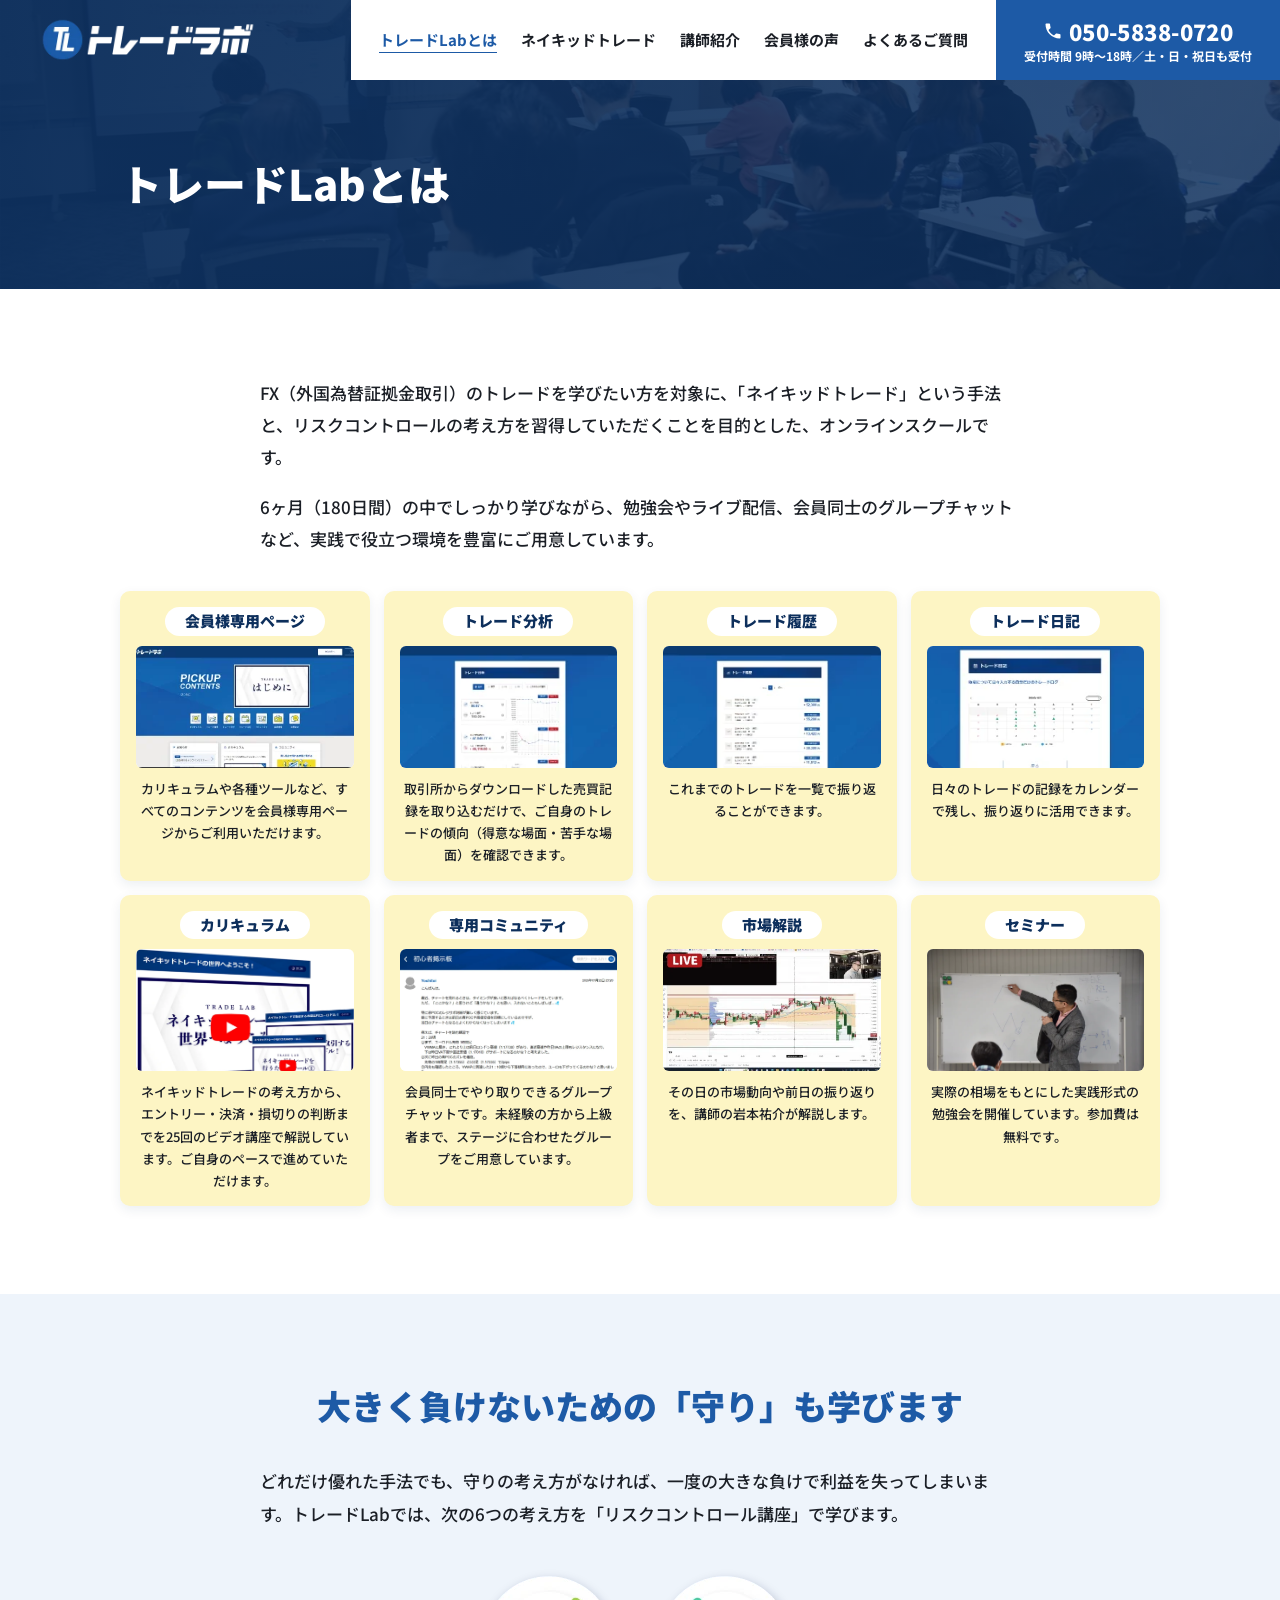
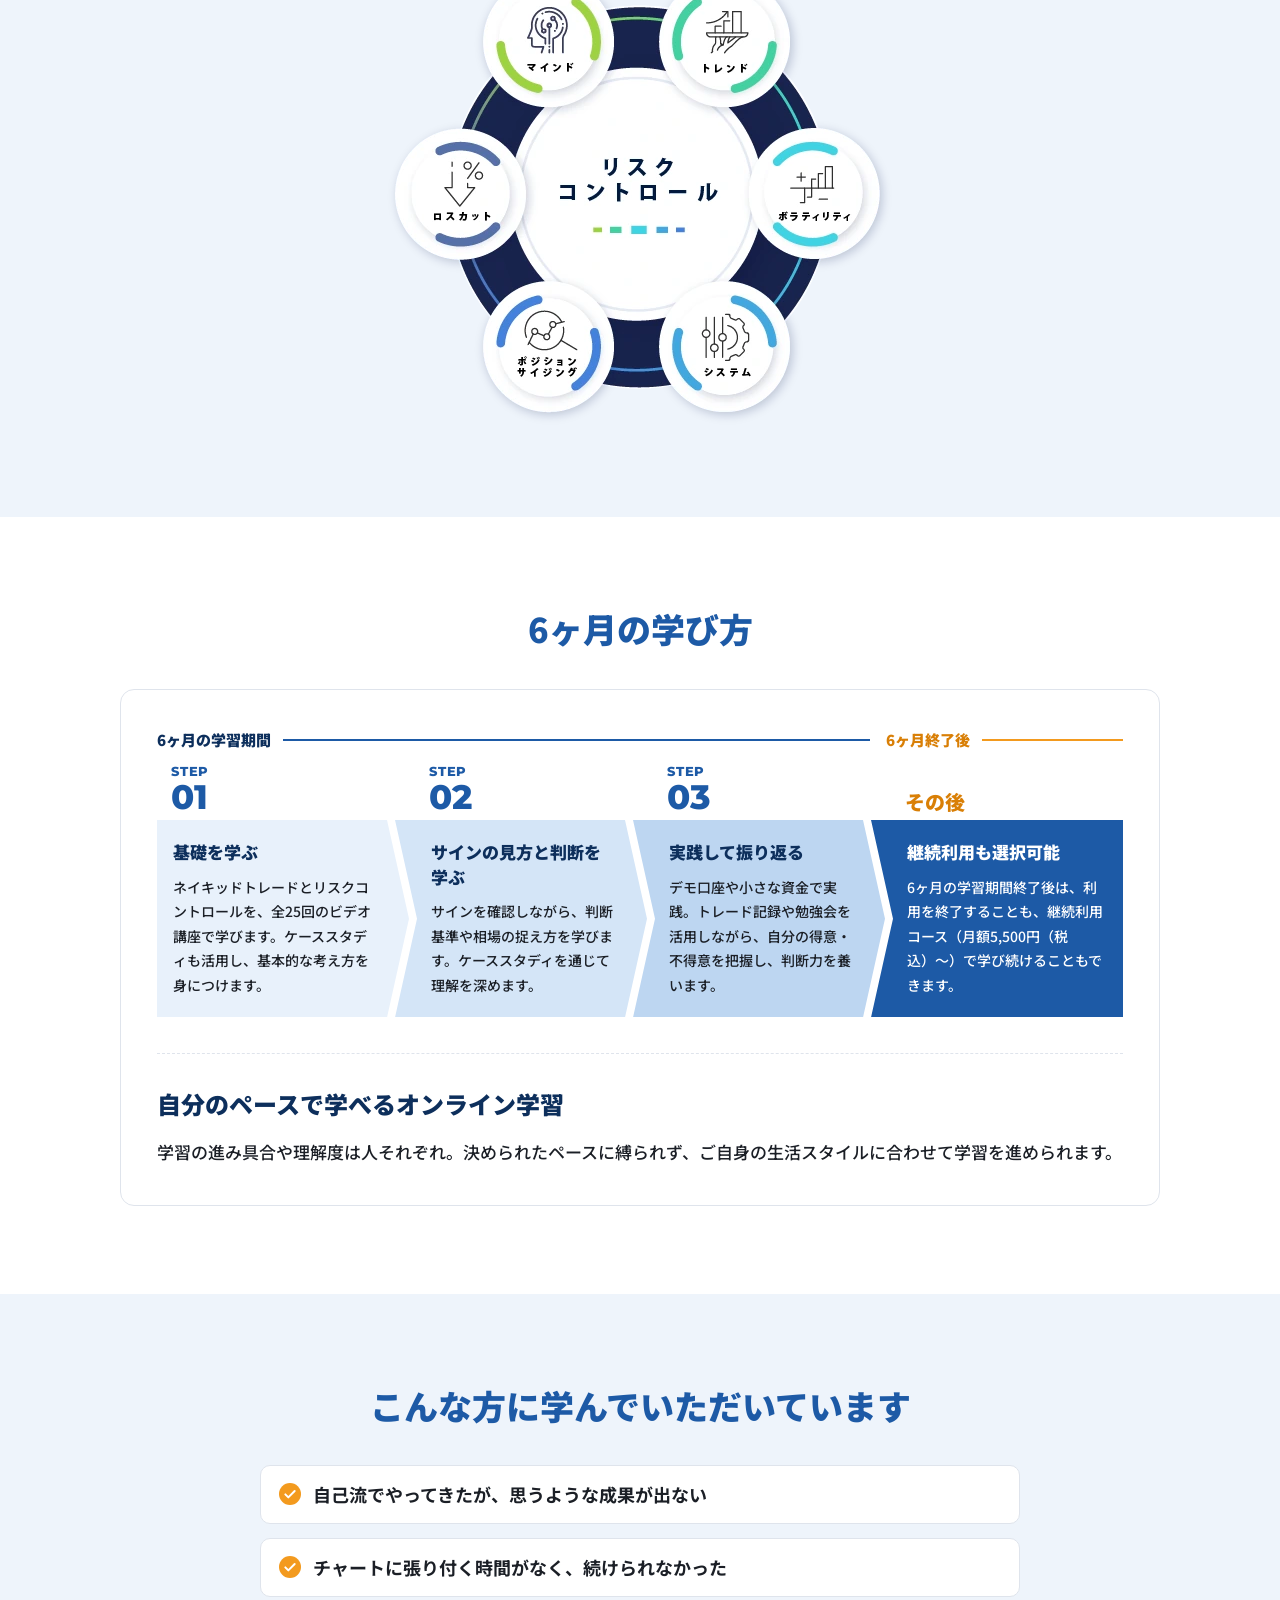
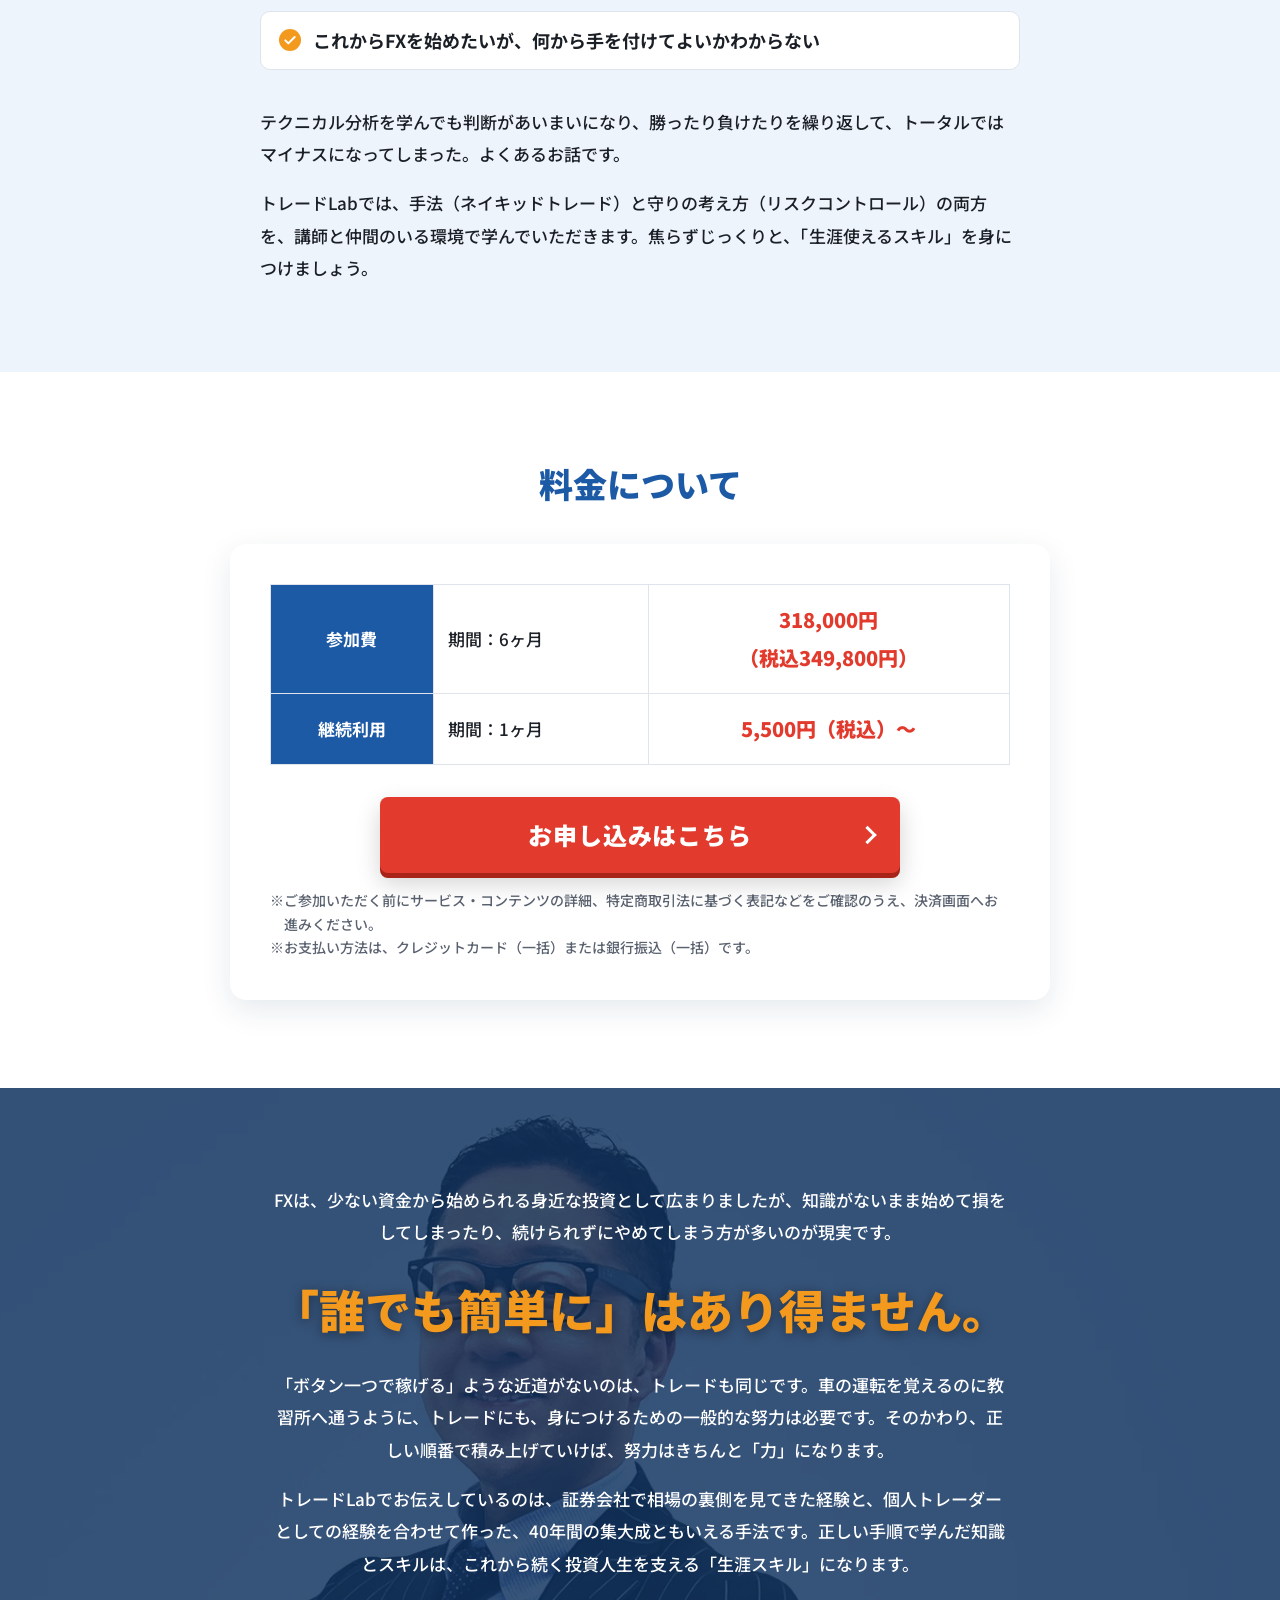
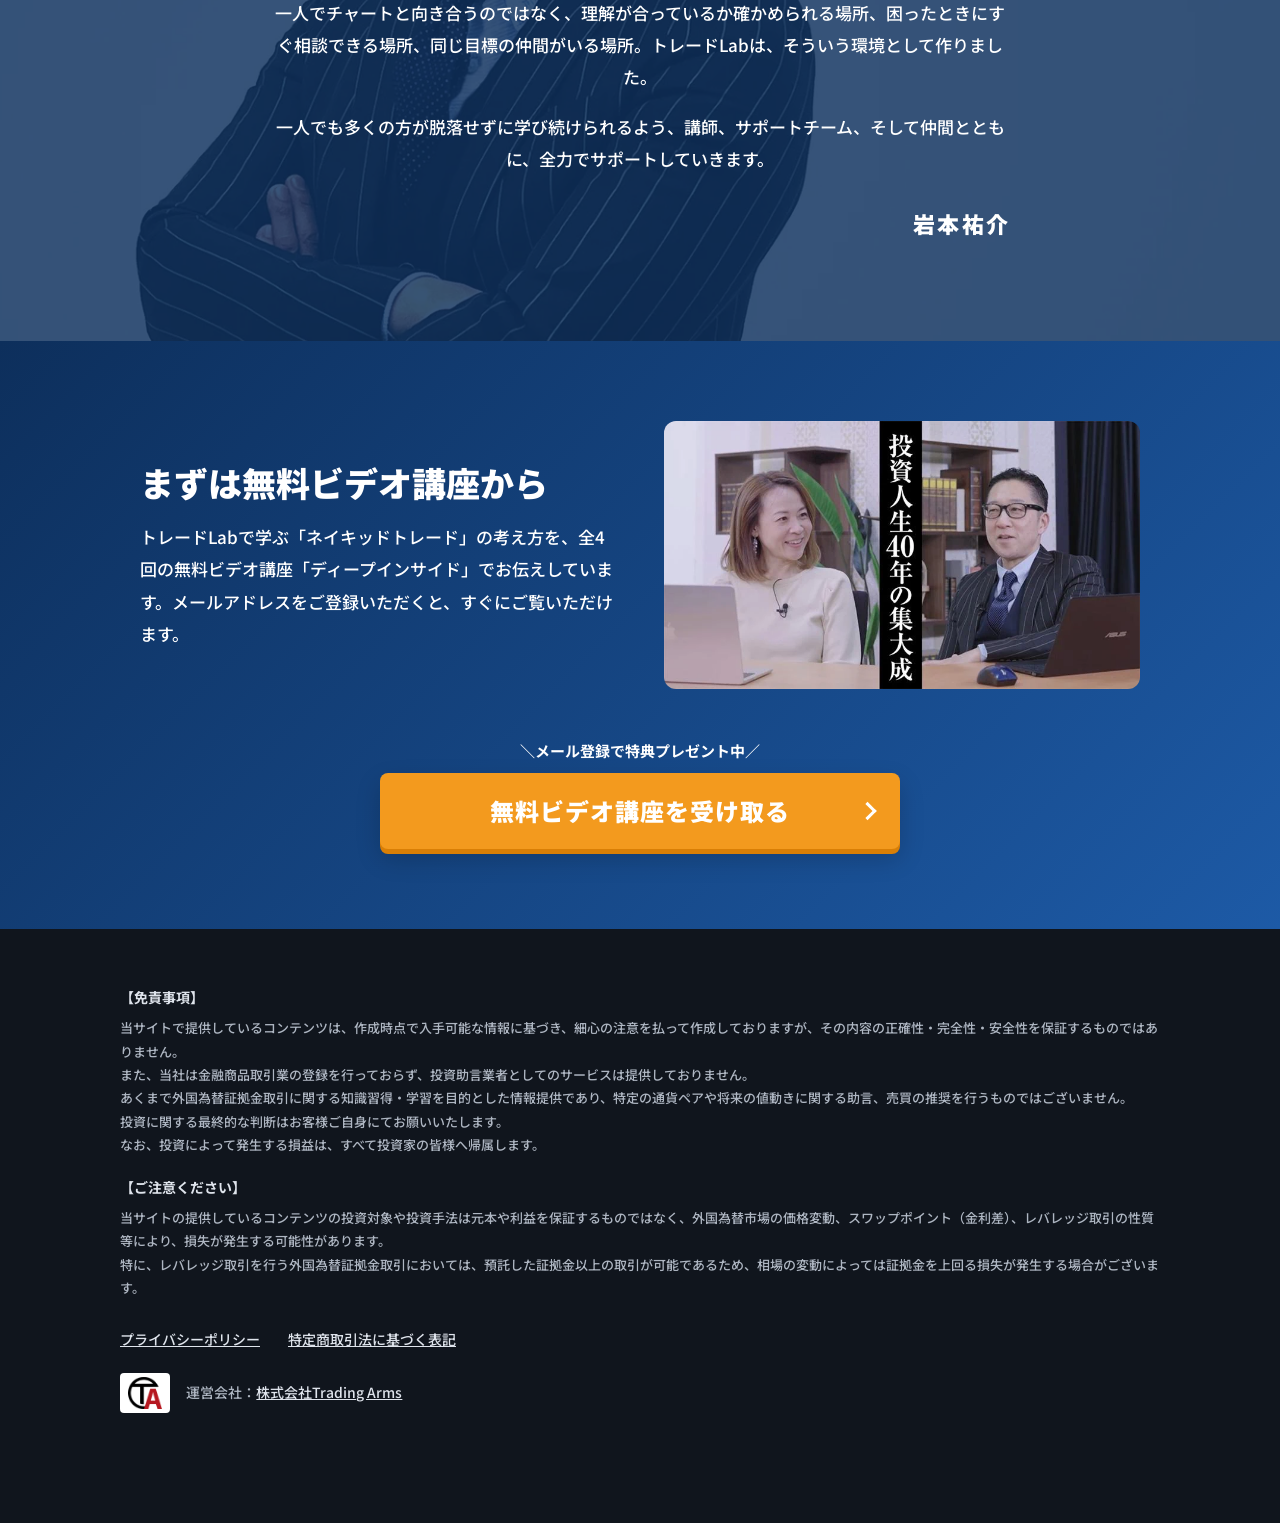
==== about/index.html @ cad0931a "トレードLab 確認用サイト（2026-11-23） Co-Authored-By: Claude Opus 5.5 <noreply@anthropic.com>" ====
<!doctype html>
<html lang="ja">
<head>
<meta charset="utf-8">
<meta name="viewport" content="width=device-width, initial-scale=1">
<meta name="robots" content="noindex, nofollow">
<title>トレードLabとは｜トレードLab</title>
<link rel="icon" href="../favicon.ico" sizes="any">
<link rel="icon" type="image/png" href="../img/favicon-192.png">
<link rel="apple-touch-icon" href="../apple-touch-icon.png">
<meta name="description" content="証券・投資・トレーダー歴40年の講師・岩本祐介から、実需と出来高で読み解く「ネイキッドトレード」を学ぶFXの会員制コミュニティ、トレードLab。">
<link rel="preconnect" href="https://fonts.googleapis.com">
<link rel="preconnect" href="https://fonts.gstatic.com" crossorigin>
<link href="https://fonts.googleapis.com/css2?family=Noto+Sans+JP:wght@500;700;900&family=Montserrat:wght@700;800&display=swap" rel="stylesheet">
<link rel="stylesheet" href="../css/style.css">
<link rel="stylesheet" href="../css/about.css">
</head>
<body class="page-about">

<header class="header">
  <div class="header__in">
    <a class="header__logo" href="../"><picture><source media="(min-width:1241px)" srcset="../img/logo-tralab-white-480.webp"><img src="../img/logo-tralab-logo-480.webp" width="480" height="98" alt="トレードLab" fetchpriority="high"></picture></a>
    <div class="header__right">
      <div class="header__tel">
        <a href="tel:05058380720"><svg viewBox="0 0 24 24" aria-hidden="true"><path d="M6.6 10.8c1.4 2.8 3.8 5.1 6.6 6.6l2.2-2.2c.3-.3.7-.4 1-.2 1.1.4 2.3.6 3.6.6.6 0 1 .4 1 1V20c0 .6-.4 1-1 1C10.6 21 3 13.4 3 4c0-.6.4-1 1-1h3.5c.6 0 1 .4 1 1 0 1.3.2 2.5.6 3.6.1.3 0 .7-.2 1z"/></svg><span class="header__num">050-5838-0720</span></a>
        <span class="header__time">受付時間 9時〜18時／土・日・祝日も受付</span>
      </div>
      <button class="burger" type="button" aria-label="メニューを開く" aria-expanded="false" aria-controls="nav"><span></span><span></span><span></span></button>
    </div>
  </div>
  <nav class="nav" id="nav" aria-label="サイト内メニュー">
    <ul><li><a href="../about/" aria-current="page">トレードLabとは</a></li><li><a href="../method/">ネイキッドトレード</a></li><li><a href="../lecturer/">講師紹介</a></li><li><a href="../voices/">会員様の声</a></li><li><a href="../faq/">よくあるご質問</a></li></ul>
  </nav>
</header>
<main id="main">


<section class="phead">
  <div class="phead__bg"><img src="../img/seminar-20260221-tokyo-lecture-dsc-0187-1600.webp" width="1600" height="1068" alt="" fetchpriority="high"></div>
  <div class="wrap phead__in">
    <h1 class="phead__ttl">トレードLabとは</h1>
    
  </div>
</section>

<section class="sec">
  <div class="wrap">
    <div class="lead txt">
      <p>FX（外国為替証拠金取引）のトレードを学びたい方を対象に、「ネイキッドトレード」という手法と、リスクコントロールの考え方を習得していただくことを目的とした、オンラインスクールです。</p>
      <p>6ヶ月（180日間）の中でしっかり学びながら、勉強会やライブ配信、会員同士のグループチャットなど、実践で役立つ環境を豊富にご用意しています。</p>
    </div>
    <div class="feat4">
      <div class="feat4__item">
        <h3 class="feat4__ttl">会員様専用ページ</h3>
        <div class="feat4__img"><img src="../img/member-page.webp" width="353" height="170" alt="会員様専用ページの画面" loading="lazy" decoding="async"></div>
        <p class="feat4__txt">カリキュラムや各種ツールなど、すべてのコンテンツを会員様専用ページからご利用いただけます。</p>
      </div>
      <div class="feat4__item">
        <h3 class="feat4__ttl">トレード分析</h3>
        <div class="feat4__img"><img src="../img/member-trade-analysis.webp" width="242" height="168" alt="トレード分析の画面" loading="lazy" decoding="async"></div>
        <p class="feat4__txt">取引所からダウンロードした売買記録を取り込むだけで、ご自身のトレードの傾向（得意な場面・苦手な場面）を確認できます。</p>
      </div>
      <div class="feat4__item">
        <h3 class="feat4__ttl">トレード履歴</h3>
        <div class="feat4__img"><img src="../img/member-trade-history.webp" width="243" height="167" alt="トレード履歴の画面" loading="lazy" decoding="async"></div>
        <p class="feat4__txt">これまでのトレードを一覧で振り返ることができます。</p>
      </div>
      <div class="feat4__item">
        <h3 class="feat4__ttl">トレード日記</h3>
        <div class="feat4__img"><img src="../img/member-trade-diary.webp" width="241" height="150" alt="トレード日記の画面" loading="lazy" decoding="async"></div>
        <p class="feat4__txt">日々のトレードの記録をカレンダーで残し、振り返りに活用できます。</p>
      </div>
      <div class="feat4__item feat4__item--mint">
        <h3 class="feat4__ttl">カリキュラム</h3>
        <div class="feat4__img"><img src="../img/sales-p1-1000.webp" width="944" height="651" alt="ビデオ講座の画面" loading="lazy" decoding="async"></div>
        <p class="feat4__txt">ネイキッドトレードの考え方から、エントリー・決済・損切りの判断までを25回のビデオ講座で解説しています。ご自身のペースで進めていただけます。</p>
      </div>
      <div class="feat4__item feat4__item--peach">
        <h3 class="feat4__ttl">専用コミュニティ</h3>
        <div class="feat4__img"><img src="../img/sales-p12-1-1000.webp" width="1000" height="1236" alt="会員専用コミュニティの画面" loading="lazy" decoding="async"></div>
        <p class="feat4__txt">会員同士でやり取りできるグループチャットです。未経験の方から上級者まで、ステージに合わせたグループをご用意しています。</p>
      </div>
      <div class="feat4__item feat4__item--pink">
        <h3 class="feat4__ttl">市場解説</h3>
        <div class="feat4__img"><img src="../img/live-chart-share.webp" width="355" height="200" alt="ライブ配信でチャートを解説している画面" loading="lazy" decoding="async"></div>
        <p class="feat4__txt">その日の市場動向や前日の振り返りを、講師の岩本祐介が解説します。</p>
      </div>
      <div class="feat4__item feat4__item--yellow">
        <h3 class="feat4__ttl">セミナー</h3>
        <div class="feat4__img"><img src="../img/seminar-20260221-tokyo-lecture-dsc-0230-1000.webp" width="1000" height="668" alt="勉強会の様子" loading="lazy" decoding="async"></div>
        <p class="feat4__txt">実際の相場をもとにした実践形式の勉強会を開催しています。参加費は無料です。</p>
      </div>
    </div>
  </div>
</section>

<section class="sec sec--blue">
  <div class="wrap">
    <h2 class="sttl"><span class="sttl__ja">大きく負けないための「守り」も学びます</span></h2>
    <div class="lead txt"><p>どれだけ優れた手法でも、守りの考え方がなければ、一度の大きな負けで利益を失ってしまいます。トレードLabでは、次の6つの考え方を「リスクコントロール講座」で学びます。</p></div>
    <div class="risk-fig"><img src="../img/risk-control-512.webp" width="512" height="463" alt="リスクコントロールの6つの考え方：マインド、トレンド、ボラティリティ、システム、ポジションサイジング、ロスカット" loading="lazy" decoding="async"></div>
  </div>
</section>

<section class="sec">
  <div class="wrap">
    <h2 class="sttl"><span class="sttl__ja">6ヶ月の学び方</span></h2>
    <div class="learn card">
      <div class="flow__range" aria-hidden="true">
        <span class="flow__range-main">6ヶ月の学習期間</span>
        <span class="flow__range-after">6ヶ月終了後</span>
      </div>
      <ol class="flow">
        <li class="flow__item">
          <p class="flow__no" aria-hidden="true"><span>STEP</span>01</p>
          <div class="flow__box"><h3 class="flow__ttl"><span class="vh">ステップ1　</span>基礎を学ぶ</h3><p>ネイキッドトレードとリスクコントロールを、全25回のビデオ講座で学びます。ケーススタディも活用し、基本的な考え方を身につけます。</p></div>
        </li>
        <li class="flow__item">
          <p class="flow__no" aria-hidden="true"><span>STEP</span>02</p>
          <div class="flow__box"><h3 class="flow__ttl"><span class="vh">ステップ2　</span>サインの見方と判断を学ぶ</h3><p>サインを確認しながら、判断基準や相場の捉え方を学びます。ケーススタディを通じて理解を深めます。</p></div>
        </li>
        <li class="flow__item">
          <p class="flow__no" aria-hidden="true"><span>STEP</span>03</p>
          <div class="flow__box"><h3 class="flow__ttl"><span class="vh">ステップ3　</span>実践して振り返る</h3><p>デモ口座や小さな資金で実践。トレード記録や勉強会を活用しながら、自分の得意・不得意を把握し、判断力を養います。</p></div>
        </li>
        <li class="flow__item flow__item--after">
          <p class="flow__no flow__no--after" aria-hidden="true">その後</p>
          <div class="flow__box"><h3 class="flow__ttl">継続利用も選択可能</h3><p>6ヶ月の学習期間終了後は、利用を終了することも、継続利用コース（月額5,500円（税込）〜）で学び続けることもできます。</p></div>
        </li>
      </ol>
      <div class="learn__pace">
        <h3 class="h3">自分のペースで学べるオンライン学習</h3>
        <p>学習の進み具合や理解度は人それぞれ。決められたペースに縛られず、ご自身の生活スタイルに合わせて学習を進められます。</p>
      </div>
    </div>
  </div>
</section>

<section class="sec sec--blue">
  <div class="wrap">
    <h2 class="sttl"><span class="sttl__ja">こんな方に学んでいただいています</span></h2>
    <div class="worry worry--noimg">
      <ul class="check">
        <li>自己流でやってきたが、思うような成果が出ない</li>
        <li>チャートに張り付く時間がなく、続けられなかった</li>
        <li>これからFXを始めたいが、何から手を付けてよいかわからない</li>
      </ul>
    </div>
    <div class="lead txt about-for__txt">
      <p>テクニカル分析を学んでも判断があいまいになり、勝ったり負けたりを繰り返して、トータルではマイナスになってしまった。よくあるお話です。</p>
      <p>トレードLabでは、手法（ネイキッドトレード）と守りの考え方（リスクコントロール）の両方を、講師と仲間のいる環境で学んでいただきます。焦らずじっくりと、「生涯使えるスキル」を身につけましょう。</p>
    </div>
  </div>
</section>

<section class="sec">
  <div class="wrap">
    <h2 class="sttl"><span class="sttl__ja">料金について</span></h2>
    <div class="price">
      <table class="price__tbl">
        <tbody>
          <tr><th>参加費</th><td>期間：6ヶ月</td><td class="price__yen">318,000円<br>（税込349,800円）</td></tr>
          <tr><th>継続利用</th><td>期間：1ヶ月</td><td class="price__yen">5,500円（税込）〜</td></tr>
        </tbody>
      </table>
      <div class="cta price__cta"><a class="btn btn--pay" href="https://www.tralab.jp/LP/pay/index_ft318.php">お申し込みはこちら</a></div>
      <div class="notes"><p>※ご参加いただく前にサービス・コンテンツの詳細、特定商取引法に基づく表記などをご確認のうえ、決済画面へお進みください。</p><p>※お支払い方法は、クレジットカード（一括）または銀行振込（一括）です。</p></div>
    </div>
  </div>
</section>

<section class="msg">
  <div class="msg__bg"><img src="../img/lecturer-portrait-wide-1600.webp" width="1600" height="886" alt="" loading="lazy" decoding="async"></div>
  <div class="wrap msg__in">
    <p>FXは、少ない資金から始められる身近な投資として広まりましたが、知識がないまま始めて損をしてしまったり、続けられずにやめてしまう方が多いのが現実です。</p>
    <h2 class="msg__ttl">「誰でも簡単に」はあり得ません。</h2>
    <p>「ボタン一つで稼げる」ような近道がないのは、トレードも同じです。車の運転を覚えるのに教習所へ通うように、トレードにも、身につけるための一般的な努力は必要です。そのかわり、正しい順番で積み上げていけば、努力はきちんと「力」になります。</p>
    <p>トレードLabでお伝えしているのは、証券会社で相場の裏側を見てきた経験と、個人トレーダーとしての経験を合わせて作った、40年間の集大成ともいえる手法です。正しい手順で学んだ知識とスキルは、これから続く投資人生を支える「生涯スキル」になります。</p>
    <p>一人でチャートと向き合うのではなく、理解が合っているか確かめられる場所、困ったときにすぐ相談できる場所、同じ目標の仲間がいる場所。トレードLabは、そういう環境として作りました。</p>
    <p>一人でも多くの方が脱落せずに学び続けられるよう、講師、サポートチーム、そして仲間とともに、全力でサポートしていきます。</p>
    <p class="msg__sign">岩本祐介</p>
  </div>
</section>


<section class="entry">
  <div class="wrap entry__in">
    <div class="entry__img"><img src="../img/entry-lec04-800.webp" width="801" height="450" alt="投資人生40年の集大成 講師 岩本祐介" loading="lazy" decoding="async"></div>
    <div class="entry__body">
      <h2 class="entry__ttl">まずは無料ビデオ講座から</h2>
      <p>トレードLabで学ぶ「ネイキッドトレード」の考え方を、全4回の無料ビデオ講座「ディープインサイド」でお伝えしています。メールアドレスをご登録いただくと、すぐにご覧いただけます。</p>
    </div>
    <div class="cta entry__cta">
      <p class="cta__note">＼メール登録で特典プレゼント中／</p>
      <a class="btn" href="https://www.tralab.jp/LP/fx01/index.html">無料ビデオ講座を受け取る</a>
    </div>
  </div>
</section>
</main>

<footer class="footer">
  <div class="wrap">
    <div class="footer__legal">
      <h2>【免責事項】</h2>
      <p>当サイトで提供しているコンテンツは、作成時点で入手可能な情報に基づき、細心の注意を払って作成しておりますが、その内容の正確性・完全性・安全性を保証するものではありません。</p>
      <p>また、当社は金融商品取引業の登録を行っておらず、投資助言業者としてのサービスは提供しておりません。</p>
      <p>あくまで外国為替証拠金取引に関する知識習得・学習を目的とした情報提供であり、特定の通貨ペアや将来の値動きに関する助言、売買の推奨を行うものではございません。</p>
      <p>投資に関する最終的な判断はお客様ご自身にてお願いいたします。</p>
      <p>なお、投資によって発生する損益は、すべて投資家の皆様へ帰属します。</p>
      <h2>【ご注意ください】</h2>
      <p>当サイトの提供しているコンテンツの投資対象や投資手法は元本や利益を保証するものではなく、外国為替市場の価格変動、スワップポイント（金利差）、レバレッジ取引の性質等により、損失が発生する可能性があります。</p>
      <p>特に、レバレッジ取引を行う外国為替証拠金取引においては、預託した証拠金以上の取引が可能であるため、相場の変動によっては証拠金を上回る損失が発生する場合がございます。</p>
    </div>
    <ul class="footer__links">
      <li><a href="#TODO-privacy-policy">プライバシーポリシー</a></li>
      <li><a href="https://www.tralab.jp/LP/pay/tokusyo.html" target="_blank" rel="noopener">特定商取引法に基づく表記</a></li>
    </ul>
    <div class="footer__company">
      <a href="https://www.trading-arms.co.jp/" target="_blank" rel="noopener"><img src="../img/logo-ta-logo-320.webp" width="320" height="299" alt="株式会社Trading Arms" loading="lazy" decoding="async"></a>
      <p>運営会社：<a href="https://www.trading-arms.co.jp/" target="_blank" rel="noopener">株式会社Trading Arms</a></p>
    </div>
  </div>
</footer>

<a class="float" id="float" href="https://www.tralab.jp/LP/fx01/index.html">
  <span class="float__free">無料</span>
  <span class="float__txt"><small>特典プレゼント中</small><b>まずはビデオ講座を受け取る</b></span>
</a>
<script src="../js/main.js" defer></script>
</body>
</html>
---- css/style.css ----
/* ===== トレードLab（tralab.net） ===== */
:root{
  --blue:#1d5aa6;      /* ロゴの丸の青 */
  --blue-d:#0d2f5c;
  --blue-l:#eef4fb;
  --accent:#f39a1e;    /* ボタン */
  --accent-d:#d97f06;
  --red:#e23b2e;
  --ink:#1b1f26;
  --sub:#5a6270;
  --line:#dfe4ec;
  --bg:#f5f7fa;
  --white:#fff;
  --header-h:84px;
  --wrap:1080px;
}
*{box-sizing:border-box;margin:0;padding:0}
html{scroll-behavior:smooth;-webkit-text-size-adjust:100%}
body{font-family:"Noto Sans JP","Hiragino Kaku Gothic ProN","Yu Gothic",Meiryo,sans-serif;color:var(--ink);background:#fff;font-size:17px;line-height:1.9;font-weight:500;overflow-x:hidden}
img{max-width:100%;height:auto;display:block}
a{color:var(--blue)}
ul{list-style:none}
table{border-collapse:collapse}
:focus-visible{outline:3px solid var(--accent);outline-offset:3px}
.wrap{max-width:var(--wrap);margin:0 auto;padding:0 20px}
.sp{display:none}
.is-hidden{display:none !important}

/* ===== ヘッダー：左ロゴ・右電話。ナビは下に1段 ===== */
.header{position:relative;z-index:40;background:#fff;border-bottom:1px solid var(--line)}
.header__in{max-width:1200px;height:var(--header-h);margin:0 auto;padding:0 20px;display:flex;align-items:center;justify-content:space-between;gap:24px}
.header__logo img{height:40px;width:auto}
.header__right{display:flex;align-items:center;gap:8px}
.header__tel{text-align:right;line-height:1.3}
.header__tel small{display:block;font-size:13px;font-weight:700;color:#444}
.header__tel a{display:inline-flex;align-items:center;gap:6px;font-size:28px;font-weight:900;color:var(--blue);letter-spacing:.02em;text-decoration:none}
.header__tel a svg{width:24px;height:24px;fill:var(--blue)}
.header__time{display:table;margin:3px 0 0 auto;font-size:12px;font-weight:700;color:#fff;background:var(--blue);padding:1px 10px;border-radius:2px}
.nav{border-top:1px solid var(--line);background:#fff}
.nav ul{display:flex;justify-content:center;max-width:1200px;margin:0 auto}
.nav li+li{border-left:1px solid #d5dbe5}
.nav li{margin:10px 0}
.nav a{display:block;padding:2px 18px;font-size:15px;font-weight:700;color:var(--blue-d);text-decoration:none}
.nav a:hover,.nav a[aria-current]{color:var(--blue);text-decoration:underline;text-underline-offset:6px}
.burger{display:none}

/* ===== ボタン ===== */
.cta{text-align:center}
.cta__note{font-size:15px;font-weight:700;margin-bottom:8px;color:var(--red)}
.btn{position:relative;display:inline-flex;align-items:center;justify-content:center;width:min(520px,100%);min-height:76px;padding:0 56px;border-radius:8px;background:var(--accent);color:#fff;font-size:clamp(19px,2.2vw,24px);font-weight:900;letter-spacing:.04em;line-height:1.4;text-decoration:none;box-shadow:0 5px 0 var(--accent-d),0 10px 24px rgba(0,0,0,.18);transition:transform .15s,box-shadow .15s}
.btn::after{content:"";position:absolute;right:26px;top:50%;width:10px;height:10px;border-top:3px solid #fff;border-right:3px solid #fff;transform:translateY(-50%) rotate(45deg)}
.btn:hover{transform:translateY(3px);box-shadow:0 2px 0 var(--accent-d),0 6px 16px rgba(0,0,0,.2)}
.btn--pay{background:var(--red);box-shadow:0 5px 0 #a82418,0 10px 24px rgba(0,0,0,.18)}
.btn--pay:hover{box-shadow:0 2px 0 #a82418,0 6px 16px rgba(0,0,0,.2)}
.more{text-align:center;margin-top:36px}
.btn-sub{position:relative;display:inline-flex;align-items:center;justify-content:center;min-width:min(340px,100%);min-height:60px;padding:8px 52px;border:2px solid var(--blue);border-radius:40px;background:#fff;color:var(--blue);font-size:17px;font-weight:700;text-decoration:none;transition:.2s}
.btn-sub::after{content:"";position:absolute;right:24px;top:50%;width:8px;height:8px;border-top:2px solid currentColor;border-right:2px solid currentColor;transform:translateY(-50%) rotate(45deg)}
.btn-sub:hover{background:var(--blue);color:#fff}
.btns{display:flex;justify-content:center;flex-wrap:wrap;gap:16px;margin-top:36px}
.btns .more{margin:0}

/* ===== 追従ボタン（右下・FVを過ぎたら表示） ===== */
.float{position:fixed;right:16px;bottom:16px;z-index:50;display:flex;align-items:center;gap:10px;background:#fff;border:2px solid var(--accent);border-radius:12px;padding:10px 14px 10px 10px;box-shadow:0 8px 24px rgba(0,0,0,.2);opacity:0;transform:translateY(20px);pointer-events:none;visibility:hidden;transition:.3s;text-decoration:none}
.float.is-show{opacity:1;transform:none;pointer-events:auto;visibility:visible}
.float__free{flex:none;width:56px;height:56px;border-radius:50%;background:var(--red);color:#fff;font-weight:900;font-size:17px;display:flex;align-items:center;justify-content:center}
.float__txt small{display:block;font-size:12px;font-weight:700;color:var(--red);line-height:1.3}
.float__txt b{display:block;font-size:16px;color:var(--blue-d);line-height:1.4}

/* ===== ファーストビュー ===== */
.fv{position:relative;height:calc(100svh - var(--header-h) - 49px);min-height:560px;max-height:760px;overflow:hidden;color:#fff;display:flex;align-items:center;justify-content:center;text-align:center;background:var(--blue-d)}
.fv__media{position:absolute;inset:0}
.fv__media video{position:absolute;inset:0;width:100%;height:100%;object-fit:cover}
.fv__overlay{position:absolute;inset:0;background:
  linear-gradient(45deg,rgba(0,0,0,.55) 50%,rgba(29,90,166,.35) 50%) 0 0/2px 2px,
  linear-gradient(180deg,rgba(13,47,92,.55),rgba(13,47,92,.72))}
.fv__body{position:relative;z-index:2;padding:0 20px;max-width:980px}
.fv__lead{display:inline-block;font-size:clamp(15px,2vw,22px);font-weight:700;letter-spacing:.04em;padding:4px 18px;border-top:1px solid rgba(255,255,255,.7);border-bottom:1px solid rgba(255,255,255,.7);margin-bottom:18px;text-shadow:0 1px 6px rgba(0,0,0,.5)}
.fv__title{font-size:clamp(28px,4.6vw,56px);font-weight:900;line-height:1.4;letter-spacing:.03em;text-shadow:0 2px 12px rgba(0,0,0,.55)}
.fv__title em{font-style:normal;color:#f39a1e}
.fv__checks{display:flex;justify-content:center;flex-wrap:wrap;gap:12px 20px;margin:26px 0 34px}
.fv__checks li{display:flex;align-items:center;gap:10px;font-size:clamp(16px,1.8vw,20px);font-weight:700;color:var(--ink);background:#fff;border:1px solid #fff;padding:8px 20px;border-radius:40px;backdrop-filter:blur(2px)}
.fv__checks li::before,.check li::before{content:"";flex:none;width:22px;height:22px;border-radius:50%;background:var(--accent) url("data:image/svg+xml,%3Csvg xmlns='http://www.w3.org/2000/svg' viewBox='0 0 24 24'%3E%3Cpath d='M5 12.5l4.5 4.5L19 7.5' fill='none' stroke='%23fff' stroke-width='3' stroke-linecap='round' stroke-linejoin='round'/%3E%3C/svg%3E") center/16px no-repeat}
.fv .cta__note{color:#fff;text-shadow:0 1px 6px rgba(0,0,0,.6)}

/* ===== 下層ページの見出し ===== */
.phead{position:relative;color:#fff;background:var(--blue-d);overflow:hidden}
.phead__bg{position:absolute;inset:0}
.phead__bg img{width:100%;height:100%;object-fit:cover;opacity:.35}
.phead::after{content:"";position:absolute;inset:0;background:linear-gradient(90deg,rgba(13,47,92,.92),rgba(13,47,92,.55))}
.phead__in{position:relative;z-index:2;padding-top:64px;padding-bottom:64px}
.phead__en{font-family:Montserrat,sans-serif;font-weight:800;letter-spacing:.12em;color:var(--accent);font-size:15px}
.phead__ttl{font-size:clamp(28px,4vw,42px);font-weight:900;line-height:1.4;margin:4px 0 12px}
.phead__lead{max-width:640px;font-size:17px}

/* ===== セクション ===== */
.sec{padding:88px 0}
.sec--bg{background:var(--bg)}
.sec--blue{background:var(--blue-l)}
.sec--dark{background:var(--blue-d);color:#fff}
.sttl{text-align:center;margin-bottom:36px;line-height:1.4}
.sttl__en{display:block;font-family:Montserrat,sans-serif;font-weight:800;letter-spacing:.14em;color:var(--blue);font-size:15px;margin-bottom:6px}
.sttl__ja{display:block;font-size:clamp(25px,3.2vw,34px);font-weight:900}
.sec--dark .sttl__en{color:var(--accent)}
.lead{max-width:760px;margin:0 auto 32px;text-align:left}
.lead--c{text-align:center}
.h3{font-size:clamp(20px,2.4vw,24px);font-weight:900;line-height:1.5;margin:0 0 14px;color:var(--blue-d)}
.sec--dark .h3{color:#fff}
.txt p+p{margin-top:1em}
.notes{margin-top:16px;font-size:14px;line-height:1.7;color:var(--sub)}
.sec--dark .notes{color:#c9d4e4}
.notes p{padding-left:1em;text-indent:-1em}
.cols{display:grid;grid-template-columns:1fr 1fr;gap:48px;align-items:center}
.cols--r{grid-template-columns:1.1fr .9fr}
.round{border-radius:12px;overflow:hidden}
.shadow{box-shadow:0 10px 30px rgba(13,47,92,.12)}
.check{display:grid;gap:14px}
.check li{display:flex;gap:12px;align-items:flex-start;font-weight:700;font-size:18px;line-height:1.6;background:#fff;border:1px solid var(--line);padding:14px 18px;border-radius:10px}
.check li::before{margin-top:3px}
.card{background:#fff;border:1px solid var(--line);border-radius:14px;padding:28px}

/* お悩み */
.worry{display:grid;grid-template-columns:1fr 280px;gap:40px;align-items:center;max-width:900px;margin:0 auto}
.worry__after{margin-top:28px;text-align:center;font-size:clamp(18px,2.2vw,22px);font-weight:900;color:var(--blue-d)}
.worry__after span{background:linear-gradient(transparent 65%,rgba(243,154,30,.4) 65%)}

/* 3つの特長 */
.feat{display:grid;grid-template-columns:repeat(3,1fr);gap:28px}
.feat__item{background:#fff;border-radius:14px;box-shadow:0 10px 30px rgba(13,47,92,.08);display:flex;flex-direction:column;overflow:hidden}
.feat__no{font-family:Montserrat,sans-serif;font-weight:800;color:var(--accent);font-size:40px;line-height:1;padding:24px 24px 0}
.feat__ttl{padding:8px 24px 0;font-size:19px;font-weight:900;line-height:1.55;color:var(--blue-d)}
.feat__ttl b{display:inline-block;background:var(--blue);color:#fff;font-size:14px;padding:0 10px;border-radius:3px;margin-right:6px;vertical-align:2px}
.feat__txt{padding:12px 24px 0;font-size:16px}
.feat__img{margin:20px 24px 0;border-radius:8px;overflow:hidden;aspect-ratio:4/3;background:var(--bg)}
.feat__img img{width:100%;height:100%;object-fit:cover}
.feat__item .more{margin:20px 0 26px;padding:0 24px}
.feat__item .btn-sub{min-width:0;width:100%;font-size:16px}

/* 成績 */
.result{max-width:820px;margin:0 auto;text-align:center}
.result__win{display:inline-flex;align-items:baseline;gap:14px;font-weight:900;color:var(--blue-d)}
.result__win span{font-size:22px}
.result__win b{font-family:Montserrat,sans-serif;font-size:clamp(56px,9vw,92px);color:var(--red);line-height:1.1}
.result__sub{display:flex;justify-content:center;flex-wrap:wrap;gap:12px;margin:18px 0 40px}
.result__sub li{background:#fff;border:1px solid var(--line);border-radius:8px;padding:8px 18px;font-weight:700}
.result__sub b{font-family:Montserrat,sans-serif;color:var(--blue);font-size:20px;margin-left:6px}
.result h3{font-size:19px;margin:26px 0 10px;color:var(--blue-d)}
.tbl{width:100%;background:#fff;font-size:16px;border:1px solid var(--line)}
.tbl th,.tbl td{border:1px solid var(--line);padding:12px 10px;text-align:center}
.tbl thead th{background:var(--blue);color:#fff;font-weight:700}
.tbl tbody th{background:var(--blue-l);font-weight:700;color:var(--blue-d)}
.tbl td{font-family:Montserrat,"Noto Sans JP",sans-serif;font-weight:700}
.tbl--total td{font-size:20px;color:var(--red)}
.tbl-scroll{overflow-x:auto;-webkit-overflow-scrolling:touch}
.result .notes{text-align:left}

/* YouTube */
.yt{position:relative;aspect-ratio:16/9;background:#000;border-radius:12px;overflow:hidden;box-shadow:0 10px 30px rgba(13,47,92,.15)}
.yt--short{aspect-ratio:9/16}
.yt__btn{position:absolute;inset:0;border:0;padding:0;background:#000;cursor:pointer;width:100%}
.yt__btn img{width:100%;height:100%;object-fit:cover;opacity:.9;transition:.2s}
.yt__btn:hover img{opacity:1}
.yt iframe{position:absolute;inset:0;width:100%;height:100%;border:0}
.yt__play{position:absolute;left:50%;top:50%;width:72px;height:50px;margin:-25px 0 0 -36px;border-radius:12px;background:rgba(226,59,46,.95)}
.yt__play::after{content:"";position:absolute;left:29px;top:15px;border-left:18px solid #fff;border-top:10px solid transparent;border-bottom:10px solid transparent}
.movie-main{max-width:860px;margin:0 auto}

/* 会員インタビュー */
.ivlist{display:grid;grid-template-columns:repeat(3,1fr);gap:28px}
.ivcard{display:flex;flex-direction:column;background:#fff;border-radius:12px;overflow:hidden;box-shadow:0 8px 24px rgba(13,47,92,.1);text-decoration:none;color:var(--ink);transition:transform .2s}
.ivcard:hover{transform:translateY(-4px)}
.ivcard__thumb{position:relative;display:block;aspect-ratio:16/9;overflow:hidden;background:#000}
.ivcard__thumb img{width:100%;height:100%;object-fit:cover}
.ivcard__catch{display:block;padding:16px 20px 6px;font-weight:900;font-size:17px;line-height:1.6;color:var(--blue-d)}
.ivcard__tag{display:inline-block;margin:6px 20px 20px;align-self:flex-start;font-size:14px;font-weight:700;color:var(--blue);background:var(--blue-l);border-radius:4px;padding:2px 10px}

/* 会員の声（掲示板の投稿） */
.posts{display:grid;grid-template-columns:repeat(2,1fr);gap:20px}
.post{background:#fff;border:1px solid var(--line);border-radius:10px;padding:20px 22px}
.post__head{display:flex;align-items:center;gap:12px;padding-bottom:12px;margin-bottom:12px;border-bottom:1px dashed var(--line)}
.post__icon{flex:none;width:46px;height:46px;border-radius:50%;color:#fff;font-weight:900;font-size:19px;display:flex;align-items:center;justify-content:center}
.post__name{font-weight:900;line-height:1.3}
.post__date{font-size:14px;color:var(--sub);line-height:1.3}
.post__body{font-size:16px;line-height:1.85}

/* 写真の横並び */
.photos{display:grid;grid-template-columns:repeat(3,1fr);gap:14px;margin-top:32px}
.photos img{width:100%;aspect-ratio:3/2;object-fit:cover;border-radius:8px}

/* 講師の活動・メディア */
.act{display:grid;grid-template-columns:200px 1fr;gap:40px;align-items:center;max-width:900px;margin:0 auto}
.act__list li{position:relative;padding:14px 0 14px 28px;border-bottom:1px solid var(--line);font-weight:700}
.act__list li::before{content:"";position:absolute;left:4px;top:26px;width:10px;height:10px;border-radius:50%;background:var(--accent)}
.act__photos{display:grid;grid-template-columns:1fr 1fr;gap:14px;max-width:900px;margin:28px auto 0}
.act__photos img{aspect-ratio:3/2;object-fit:cover;border-radius:8px;width:100%}
.media{display:flex;flex-wrap:wrap;justify-content:center;gap:14px;margin-top:8px}
.media li{display:flex;align-items:center;justify-content:center;min-width:150px;height:64px;padding:10px 18px;background:#fff;border:1px solid var(--line);border-radius:8px;font-size:14px;font-weight:700;color:var(--sub)}
.media img{max-height:34px;width:auto;max-width:150px}

/* アコーディオン */
.faq{max-width:860px;margin:0 auto;display:grid;gap:12px}
.faq details{background:#fff;border:1px solid var(--line);border-radius:10px}
.faq summary{position:relative;list-style:none;cursor:pointer;padding:18px 56px 18px 60px;font-weight:900;font-size:17px;line-height:1.6;color:var(--blue-d)}
.faq summary::-webkit-details-marker{display:none}
.faq summary::before{content:"Q";position:absolute;left:18px;top:15px;width:30px;height:30px;border-radius:50%;background:var(--blue);color:#fff;font-family:Montserrat,sans-serif;font-size:15px;display:flex;align-items:center;justify-content:center}
.faq summary::after{content:"";position:absolute;right:24px;top:26px;width:10px;height:10px;border-right:2px solid var(--blue);border-bottom:2px solid var(--blue);transform:rotate(45deg);transition:.2s}
.faq details[open] summary::after{transform:rotate(-135deg);top:30px}
.faq__a{position:relative;padding:0 24px 20px 60px}
.faq__a::before{content:"A";position:absolute;left:18px;top:0;width:30px;height:30px;border-radius:50%;background:var(--accent);color:#fff;font-family:Montserrat,sans-serif;font-size:15px;display:flex;align-items:center;justify-content:center;line-height:1}
.faq__a p+p{margin-top:.8em}
.faq-cat{font-size:20px;font-weight:900;color:var(--blue-d);margin:40px auto 14px;max-width:860px;padding-left:14px;border-left:5px solid var(--blue);line-height:1.4}
.faq-cat:first-child{margin-top:0}

/* ページ下部の申込みブロック */
.entry{background:linear-gradient(135deg,#0d2f5c,#1d5aa6);color:#fff;padding:80px 0}
.entry__in{display:grid;grid-template-columns:1fr 1fr;gap:48px;align-items:center;max-width:1040px}
.entry__img img{border-radius:12px;background:#fff}
@media (min-width:821px){.entry__img{order:2}}
.entry__cta{grid-column:1/-1;justify-self:center;width:100%;max-width:520px;margin:0 !important;text-align:center}
@media (min-width:821px){.entry__cta{order:3}}
.entry__ttl{font-size:clamp(25px,3.2vw,34px);font-weight:900;line-height:1.4;margin-bottom:14px}
.entry .cta{margin:28px 0 18px}
.entry .cta__note{color:#ffd28a}
.entry__tel{text-align:center;font-weight:700}
.entry__tel a{color:#fff;font-size:22px;font-family:Montserrat,sans-serif}
.entry__tel small{font-size:14px;font-weight:500}

/* フッター */
.footer{background:#10151d;color:#aeb6c2;padding:56px 0 110px;font-size:13px;line-height:1.8}
.footer__legal h2{font-size:14px;color:#dfe4ec;margin:18px 0 6px}
.footer__legal h2:first-child{margin-top:0}
.footer__links{display:flex;flex-wrap:wrap;gap:8px 28px;margin:28px 0 20px;font-size:14px}
.footer a{color:#dfe4ec}
.footer__company{display:flex;align-items:center;gap:16px;font-size:14px}
.footer__company img{height:40px;width:auto;background:#fff;padding:4px 8px;border-radius:4px}
.footer__copy{margin-top:16px}

/* ===== スマホ ===== */
@media (max-width:820px){
  :root{--header-h:64px}
  body{font-size:16px}
  .sp{display:inline}
  .header__logo img{height:28px}
  .header__tel small,.header__time{display:none}
  .header__tel a{width:44px;height:44px;border-radius:50%;background:var(--blue);justify-content:center}
  .header__num{position:absolute;width:1px;height:1px;overflow:hidden;clip:rect(0 0 0 0)}
  .header__tel a svg{fill:#fff;width:22px;height:22px}
  .header__in{padding:0 12px}
  .burger{display:flex;flex-direction:column;justify-content:center;gap:6px;width:44px;height:44px;border:0;background:none;cursor:pointer;padding:0 8px}
  .burger span{display:block;height:3px;background:var(--blue-d);border-radius:2px;transition:.2s}
  .burger[aria-expanded="true"] span:nth-child(1){transform:translateY(9px) rotate(45deg)}
  .burger[aria-expanded="true"] span:nth-child(2){opacity:0}
  .burger[aria-expanded="true"] span:nth-child(3){transform:translateY(-9px) rotate(-45deg)}
  .nav{display:none;position:absolute;left:0;right:0;top:var(--header-h);box-shadow:0 12px 24px rgba(0,0,0,.15)}
  .nav.is-open{display:block}
  .nav ul{flex-direction:column}
  .nav li{margin:0}
  .nav li+li{border-left:0;border-top:1px solid var(--line)}
  .nav a{padding:15px 20px;font-size:17px}
  .fv{height:calc(100svh - var(--header-h));min-height:600px;max-height:none}
  .fv__checks{flex-direction:column;align-items:stretch;gap:10px}
  .fv__checks li{justify-content:flex-start;text-align:left;line-height:1.5;border-radius:14px;padding:10px 16px}
  .fv__lead{line-height:1.6;padding:6px 10px}
  .btn{min-height:70px;padding:0 44px;font-size:19px}
  .float{right:10px;bottom:10px;padding:8px 12px 8px 8px}
  .float__free{width:48px;height:48px;font-size:15px}
  .float__txt b{font-size:16px}
  .sec{padding:60px 0}
  .sttl{margin-bottom:26px}
  .cols,.cols--r,.worry,.act,.entry__in{grid-template-columns:1fr;gap:28px}
  .worry__img{max-width:220px;margin:0 auto}
  .feat,.ivlist,.posts{grid-template-columns:1fr;gap:20px}
  .photos{display:flex;overflow-x:auto;scroll-snap-type:x mandatory;gap:10px;margin-right:-20px;padding-right:20px}
  .photos img{flex:none;width:78%;scroll-snap-align:start}
  .act__img{max-width:180px;margin:0 auto}
  .act__photos{grid-template-columns:1fr}
  .media li{min-width:calc(50% - 7px);height:56px}
  .tbl{font-size:14px}
  .tbl th,.tbl td{padding:10px 6px}
  .entry{padding:60px 0}
  .entry__img{max-width:480px;margin:0 auto}
  .faq summary{padding:16px 44px 16px 54px;font-size:16px}
  .faq summary::before{left:14px}
  .faq__a{padding:0 18px 18px 54px}
  .faq__a::before{left:14px}
  .footer{padding-bottom:120px}
}

/* ===== 11/22 修正 ===== */
/* ファーストビュー：文字を左寄せ、ボタンを大きく */
.fv{justify-content:flex-start;text-align:left}
.fv__body{width:100%;max-width:1200px;margin:0 auto;padding:0 40px}
.fv__checks{justify-content:flex-start}
.fv .cta{text-align:left}
.fv .btn{width:min(600px,100%);min-height:92px;font-size:clamp(22px,2.6vw,28px);border-radius:10px}
.fv .btn::after{width:12px;height:12px;right:30px}
/* 会員の声：実際の書き込みのスクショを右から左へ流す（ループ） */
.shots{overflow:hidden;margin:36px 0 0;padding:6px 0}
.shots__track{display:flex;gap:20px;width:max-content;animation:shots-move 60s linear infinite}
.shots__track img{height:300px;width:auto;max-width:none;border-radius:8px;background:#fff;box-shadow:0 6px 18px rgba(13,47,92,.12)}
.shots:hover .shots__track{animation-play-state:paused}
@keyframes shots-move{from{transform:translateX(0)}to{transform:translateX(calc(-50% - 10px))}}
@media (prefers-reduced-motion:reduce){.shots{overflow-x:auto}.shots__track{animation:none}}
@media (max-width:820px){
  .fv__body{padding:0 20px}
  .fv__checks{align-items:stretch}
  .fv .btn{min-height:80px;font-size:21px}
  .shots__track img{height:220px}
  .shots__track{animation-duration:45s}
}
/* 11/22 修正2 */
.fv__body{max-width:none;padding:0 0 0 max(40px,8vw)}
.feat__phone{flex:1;display:flex;align-items:center;justify-content:center;margin:14px 24px 0;min-height:0}
.feat__phone img{max-height:340px;width:auto}
.shots__track img{height:440px}
.media{gap:18px}
.media li{min-width:230px;height:100px;padding:14px 24px}
.media img{max-height:56px;max-width:200px}
@media (max-width:820px){
  .fv__body{padding:0 20px}
  .feat__phone img{max-height:300px}
  .shots__track img{height:300px}
  .media li{min-width:calc(50% - 9px);height:76px;padding:10px 12px}
  .media img{max-height:40px;max-width:100%}
}
.media li.is-dark{background:#1b1f26;border-color:#1b1f26}
.feat__item .more{margin-top:auto;padding-top:20px}
.feat__phone img{max-height:315px}
.feat__item .btn-sub{padding:8px 34px 8px 20px;white-space:nowrap}.feat__item .btn-sub::after{right:16px}
/* 11/22 修正3：メディア掲載をさらに大きく */
.media{gap:20px;max-width:1080px;margin-left:auto;margin-right:auto}
.media li{min-width:0;width:calc(20% - 16px);height:130px;padding:18px 22px}
.media img{max-height:72px;max-width:100%}
@media (max-width:820px){
  .media{gap:12px}
  .media li{width:calc(50% - 6px);height:96px;padding:12px 14px}
  .media img{max-height:52px}
}

.media-img{max-width:1080px;margin:0 auto}
.media-img img{display:block;width:100%;height:auto}
.media-sec .notes{max-width:1080px;margin-left:auto;margin-right:auto;text-align:right}

@media (min-width:1241px){
.header{position:absolute;top:0;left:0;right:0;display:flex;align-items:flex-start;background:none;border:0}
.header__in,.header__right{display:contents}
.header__logo{order:1;margin-right:auto;padding:18px 24px 0 40px}
.header__logo img{height:44px}
.nav{order:2;display:flex;align-items:center;height:80px;padding:0 16px;background:#fff;border:0}
.nav ul{max-width:none;margin:0}
.nav li{margin:0}
.nav li+li{border-left:0}
.nav a{padding:0 12px;font-size:15px;color:var(--ink)}
.nav a:hover,.nav a[aria-current]{color:var(--blue)}
.header__tel{order:3;display:flex;flex-direction:column;justify-content:center;align-items:center;height:80px;padding:0 28px;background:var(--blue);text-align:center}
.header__tel a{color:#fff;font-size:22px}
.header__tel a svg{fill:#fff;width:20px;height:20px}
.header__time{margin:2px auto 0;padding:0;background:none;font-size:12px;color:#fff}
.fv{height:100svh;min-height:680px;max-height:900px}
.fv__body{padding-top:80px}
.phead__in{padding-top:150px}
}
@media (min-width:821px) and (max-width:1240px){
.header__tel small,.header__time{display:none}
.header__tel a{width:44px;height:44px;border-radius:50%;background:var(--blue);justify-content:center}
.header__num{position:absolute;width:1px;height:1px;overflow:hidden;clip:rect(0 0 0 0)}
.header__tel a svg{fill:#fff;width:22px;height:22px}
.burger{display:flex;flex-direction:column;justify-content:center;gap:6px;width:44px;height:44px;border:0;background:none;cursor:pointer;padding:0 8px}
.burger span{display:block;height:3px;background:var(--blue-d);border-radius:2px;transition:.2s}
.burger[aria-expanded="true"] span:nth-child(1){transform:translateY(9px) rotate(45deg)}
.burger[aria-expanded="true"] span:nth-child(2){opacity:0}
.burger[aria-expanded="true"] span:nth-child(3){transform:translateY(-9px) rotate(-45deg)}
.nav{display:none;position:absolute;left:0;right:0;top:var(--header-h);box-shadow:0 12px 24px rgba(0,0,0,.15)}
.nav.is-open{display:block}
.nav ul{flex-direction:column}
.nav li{margin:0}
.nav li+li{border-left:0;border-top:1px solid var(--line)}
.nav a{padding:15px 20px;font-size:17px}
.fv{height:calc(100svh - var(--header-h))}
}

.ivband{position:relative;overflow:hidden;color:#fff;background:var(--blue-d)}
.ivband__bg{position:absolute;inset:0}
.ivband__bg img{width:100%;height:100%;object-fit:cover;object-position:center 30%}
.ivband__overlay{position:absolute;inset:0;background:linear-gradient(45deg,rgba(0,0,0,.55) 50%,rgba(29,90,166,.35) 50%) 0 0/2px 2px,linear-gradient(180deg,rgba(13,47,92,.6),rgba(13,47,92,.75))}
.ivband__in{position:relative;z-index:2;padding-top:40px;padding-bottom:40px}
.ivband .sttl__ja{color:#fff;text-shadow:0 2px 10px rgba(0,0,0,.5)}
.ivband .lead{max-width:900px;font-size:18px;font-weight:700;text-shadow:0 1px 6px rgba(0,0,0,.6)}
.ivband .notes{text-align:center;color:#e3ebf6}
.ivband .more .btn-sub{background:#fff;border-color:#fff;color:var(--blue-d)}
.ivband .more .btn-sub:hover{background:var(--blue);border-color:var(--blue);color:#fff}

/* 料金表（/about/。11/22 contents.css から移動、/contents/ は削除） */
.price{max-width:820px;margin:0 auto;background:#fff;border-radius:16px;padding:40px;box-shadow:0 10px 30px rgba(13,47,92,.1)}
.price__tbl{width:100%;border:1px solid var(--line)}
.price__tbl th,.price__tbl td{border:1px solid var(--line);padding:16px 14px;vertical-align:middle}
.price__tbl th{background:var(--blue);color:#fff;font-weight:700;width:22%;text-align:center}
.price__yen{font-weight:900;font-size:20px;color:var(--red);text-align:center}
.price__cta{margin:32px 0 6px}
@media (max-width:820px){
  .price{padding:24px 16px}
  .price__tbl,.price__tbl tbody,.price__tbl tr,.price__tbl th,.price__tbl td{display:block;width:100%}
  .price__tbl{border:0}
  .price__tbl tr{border:1px solid var(--line);border-radius:8px;overflow:hidden;margin-bottom:12px}
  .price__tbl th,.price__tbl td{border:0;text-align:center;padding:10px 12px}
  .price__tbl td+td{padding-top:0}
}

/* リスクコントロールの丸い図（/about/。11/22 method.css から移動） */
.risk-fig{max-width:512px;margin:36px auto 0}
.risk-fig img{width:100%;height:auto}

/* 11/22 ファーストビュー：文字・チェック・ボタンを画面中央に中央ぞろえ（それまでの左寄せを上書き） */
.fv{justify-content:center;text-align:center}
.fv__body{width:100%;max-width:1100px;margin:0 auto;padding:0 40px}
.fv__checks{justify-content:center}
.fv .cta{text-align:center}
@media (min-width:1241px){.fv__body{padding-top:80px}}
@media (max-width:820px){
  .fv__body{padding:0 20px}
}
/* 11/22 FV見出しを大きく（最大56px→72px） */
.fv__title{font-size:clamp(28px,5.6vw,72px)}
/* 11/22 FV見出しの文字間を詰める（0.03em→-0.02em＋かなの詰め palt） */
.fv__title{letter-spacing:-.02em;font-feature-settings:"palt"}
/* 11/22 FVの「メール登録で…」＋ボタンを少し下へ（チェックとの間 PC +30px、スマホ +16px） */
.fv .cta{padding-top:30px}
@media (max-width:820px){.fv .cta{padding-top:16px}}
/* 11/22 セクション見出し（メディアに掲載されました！等）を青に。写真背景のインタビュー帯は白のまま */
.sttl__ja{color:var(--blue)}
.ivband .sttl__ja{color:#fff}
/* 11/22 メディア掲載の注記を中央に（右寄せ→中央） */
.media-sec .notes{text-align:center}
.media-sec .notes p{padding-left:0;text-indent:0}
/* 11/22 「詳しく知りたい方はこちら」系の枠線ボタンを青の塗りに（白文字）。YouTubeボタン（赤）と写真背景のインタビュー帯（白）は除く */
.btn-sub:not(.btn-yt){background:var(--blue);border-color:var(--blue);color:#fff}
.btn-sub:not(.btn-yt):hover{background:var(--blue-d);border-color:var(--blue-d);color:#fff}
/* 11/22 フッター上の「＼メール登録で…／」を白に（薄い黄色→白） */
.entry .cta__note{color:#fff}

/* セミナー・懇親会：写真を左から右へ流す（ループ） */
.photos--flow{display:block;overflow:hidden;width:100%;margin:32px 0 0;padding:0}
.photos__track,.photos__dup{display:flex;gap:14px;width:max-content}
.photos__track{animation:photos-flow 50s linear infinite}
.photos__dup{padding-left:0}
.photos--flow img{flex:none;width:360px;height:auto;aspect-ratio:3/2;object-fit:cover;border-radius:8px}
.photos--flow:hover .photos__track{animation-play-state:paused}
@keyframes photos-flow{from{transform:translateX(calc(-50% - 7px))}to{transform:translateX(0)}}
@media (prefers-reduced-motion:reduce){.photos--flow{overflow-x:auto}.photos__track{animation:none}}
@media (max-width:820px){
  .photos--flow{margin-right:0;padding:0;scroll-snap-type:none}
  .photos--flow img{width:240px}
  .photos__track{animation-duration:36s}
}

/* 見出し内の補足（小さめ） */
.sttl__small{font-size:.6em;font-weight:700;margin-left:.2em}

/* HOME 会員様インタビュー：動画カード3本 */
.home-ivlist{margin-top:32px}
---- css/about.css ----
/* /about/ 専用 */
.about-for__txt{margin-top:36px;margin-bottom:0}
.learn{max-width:1080px;margin:0 auto;padding:36px}
/* 6ヶ月の学び方：横向きフロー（矢羽根） */
.flow__range{display:flex;gap:16px;margin-bottom:10px;font-size:15px;font-weight:900;color:var(--blue-d)}
.flow__range span{display:flex;align-items:center;gap:12px;white-space:nowrap}
.flow__range span::after{content:"";flex:1;height:2px;background:var(--blue)}
.flow__range-main{flex:3}
.flow__range-after{flex:1;color:var(--accent-d)}
.flow__range-after::after{background:var(--accent)!important}
.flow{list-style:none;display:flex;align-items:stretch}
.flow__item{--c:#e8f1fb;--n:22px;flex:1;display:flex;flex-direction:column;min-width:0}
.flow__item+.flow__item{margin-left:-14px}
.flow__item:nth-child(2){--c:#d4e5f7}
.flow__item:nth-child(3){--c:#bdd6f1}
.flow__no{height:50px;display:flex;flex-direction:column;justify-content:flex-end;margin:0 0 6px 34px;font-family:Montserrat,sans-serif;font-weight:800;font-size:34px;line-height:1;color:var(--blue)}
.flow__item:first-child .flow__no{margin-left:14px}
.flow__no span{display:block;font-size:13px;letter-spacing:.06em;margin-bottom:2px}
.flow__no--after{font-family:inherit;font-size:20px;font-weight:900;color:var(--accent-d);padding-bottom:2px}
.flow__box{flex:1;background:var(--c);padding:20px calc(var(--n) + 12px) 20px calc(var(--n) + 14px);clip-path:polygon(0 0,calc(100% - var(--n)) 0,100% 50%,calc(100% - var(--n)) 100%,0 100%,var(--n) 50%)}
.flow__item:first-child .flow__box{padding-left:16px;clip-path:polygon(0 0,calc(100% - var(--n)) 0,100% 50%,calc(100% - var(--n)) 100%,0 100%)}
.flow__item--after .flow__box{background:var(--blue);color:#fff;padding-right:16px;clip-path:polygon(0 0,100% 0,100% 100%,0 100%,var(--n) 50%)}
.flow__ttl{font-size:17px;font-weight:900;line-height:1.45;color:var(--blue-d);margin:0 0 10px}
.flow__item--after .flow__ttl{color:#fff}
.flow__term{display:block;font-size:13px;font-weight:700;color:var(--blue)}
.flow__box p{font-size:14px;line-height:1.75}
.learn__pace{margin-top:36px;padding-top:32px;border-top:1px dashed var(--line)}
.about-iv__cap{margin-top:16px;font-size:16px}
.about-iv__cap b{color:var(--blue-d)}
.about-iv__cap span{color:var(--blue);font-weight:700}

/* 締めのメッセージ */
.msg{position:relative;overflow:hidden;background:var(--blue-d);color:#fff;text-align:center}
.msg__bg{position:absolute;inset:0}
.msg__bg img{width:100%;height:100%;object-fit:cover;object-position:right center;opacity:.18}
.msg__in{position:relative;z-index:2;max-width:780px;padding-top:96px;padding-bottom:96px}
.msg__in p+p{margin-top:1em}
.msg__ttl{font-size:clamp(28px,4.4vw,46px);font-weight:900;line-height:1.4;margin:28px 0;color:#f39a1e;text-shadow:0 2px 12px rgba(0,0,0,.4)}
.msg__sign{margin-top:28px !important;font-size:22px;font-weight:900;text-align:right;letter-spacing:.1em}

@media (max-width:820px){
  .learn{padding:24px 18px}
  .msg__in{padding-top:64px;padding-bottom:64px;text-align:left}
  .msg__ttl{text-align:center}
}
@media (max-width:900px){
  .flow__range{display:none}
  .flow{flex-direction:column}
  .flow__item{--n:16px;background:var(--c);padding:calc(var(--n) + 14px) 18px calc(var(--n) + 16px);clip-path:polygon(0 0,50% var(--n),100% 0,100% calc(100% - var(--n)),50% 100%,0 calc(100% - var(--n)))}
  .flow__item:first-child{padding-top:18px;clip-path:polygon(0 0,100% 0,100% calc(100% - var(--n)),50% 100%,0 calc(100% - var(--n)))}
  .flow__item+.flow__item{margin:-10px 0 0}
  .flow__item--after{background:var(--blue);color:#fff;padding-bottom:18px;clip-path:polygon(0 0,50% var(--n),100% 0,100% 100%,0 100%)}
  .flow__no,.flow__item:first-child .flow__no{height:auto;flex-direction:row;justify-content:flex-start;margin:0 0 8px;font-size:26px;display:flex;align-items:baseline;gap:6px}
  .flow__no span{display:inline;margin:0}
  .flow__no--after{padding:0;font-size:17px;color:#ffd27a}
  .flow__box,.flow__item:first-child .flow__box,.flow__item--after .flow__box{background:none;padding:0;clip-path:none}
  .flow__item--after .flow__ttl{color:#fff}
}
.vh{position:absolute;width:1px;height:1px;overflow:hidden;clip:rect(0 0 0 0);white-space:nowrap}

.feat4{display:grid;grid-template-columns:repeat(4,1fr);gap:14px;max-width:1080px;margin:36px auto 0}
@media (max-width:1100px){.feat4{grid-template-columns:repeat(2,1fr);max-width:700px}}
.feat4__item{background:#fdf5c4;display:flex;flex-direction:column;align-items:center;padding:16px 16px 14px;border-radius:10px;box-shadow:0 4px 12px rgba(13,47,92,.08)}
.feat4__ttl{display:inline-block;margin-bottom:10px;padding:3px 20px;border-radius:30px;background:#fff;color:var(--blue-d);font-size:15px;font-weight:900;line-height:1.5}
.feat4__img{width:100%}
.feat4__item:last-child:nth-child(odd){grid-column:1/-1;justify-self:center;width:337px;max-width:100%}
.feat4__img img{width:100%;aspect-ratio:16/9;object-fit:cover;object-position:center top;border-radius:6px;background:#fff}
.feat4__txt{margin-top:10px;font-size:13px;line-height:1.7;text-align:center}
@media (max-width:820px){
.feat4{grid-template-columns:1fr;max-width:400px;gap:14px}
.feat4__txt{text-align:left}
}
.worry--noimg{grid-template-columns:1fr;max-width:760px}
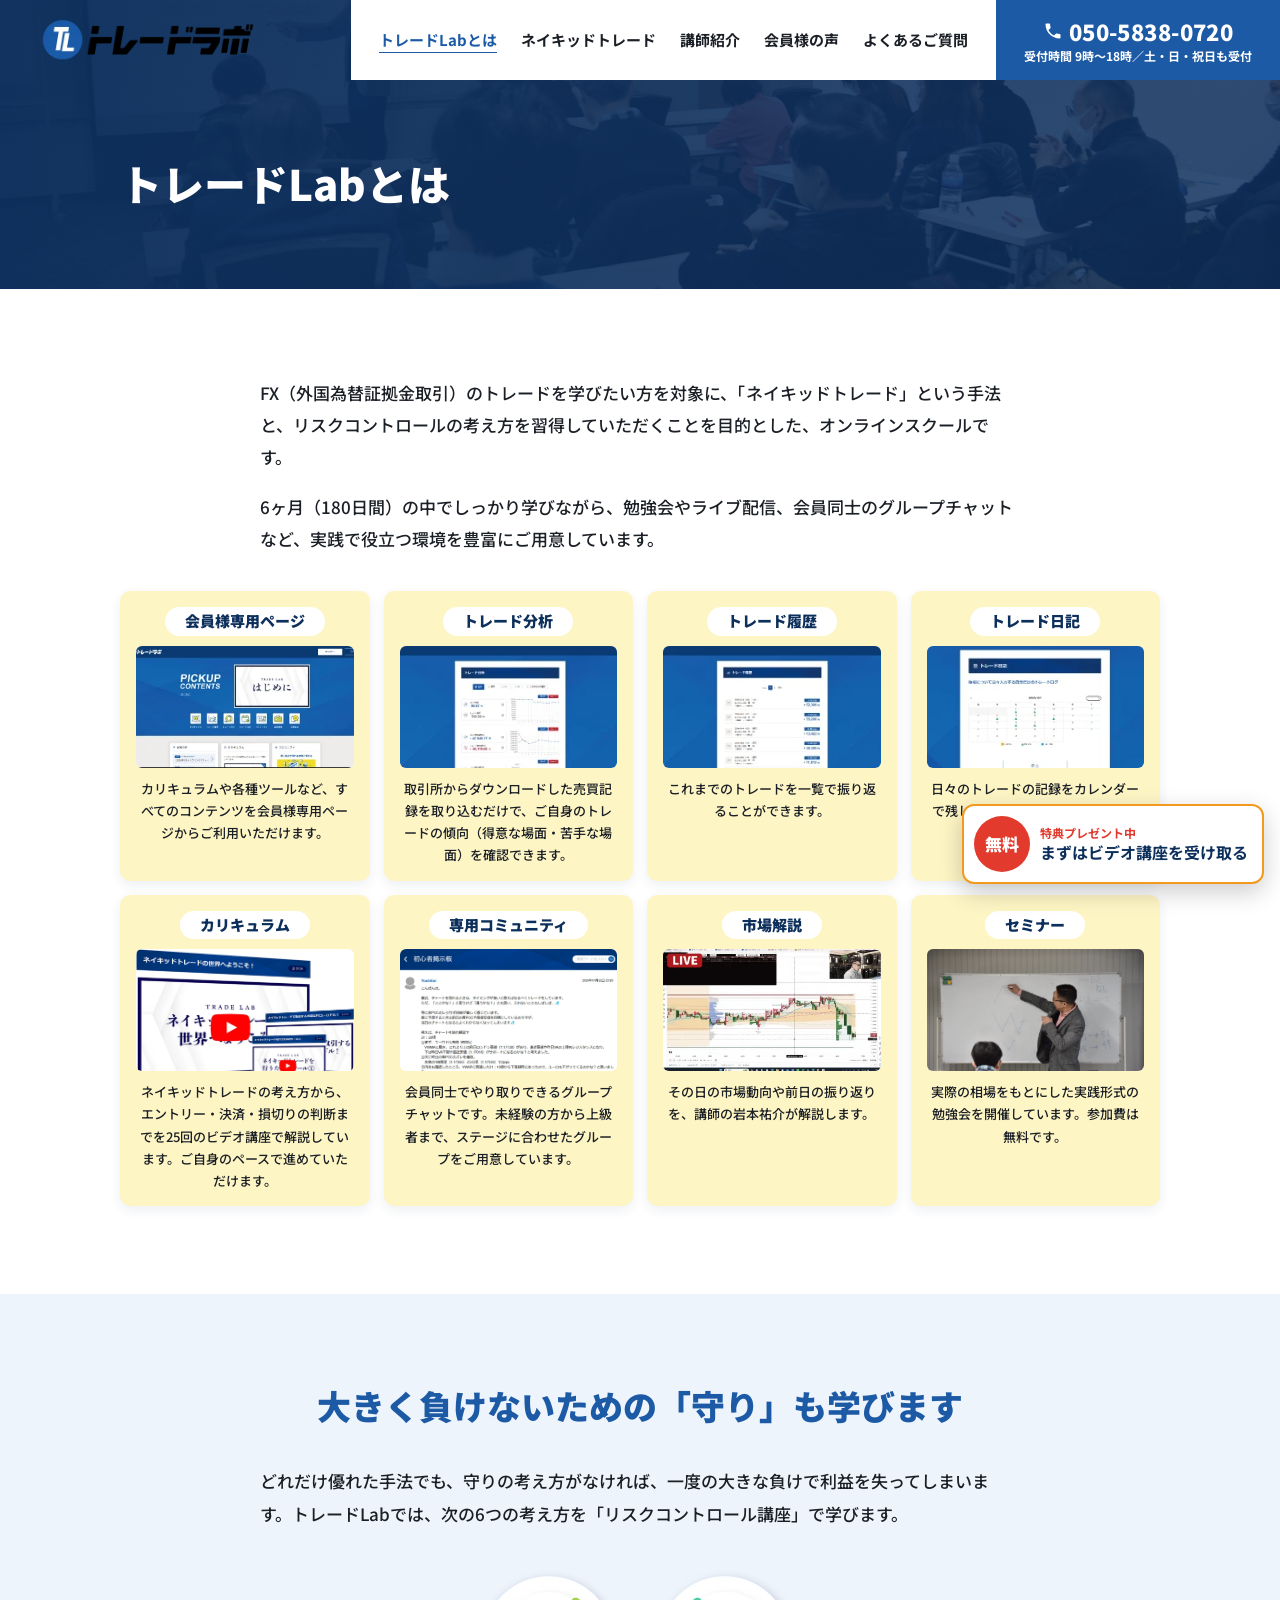
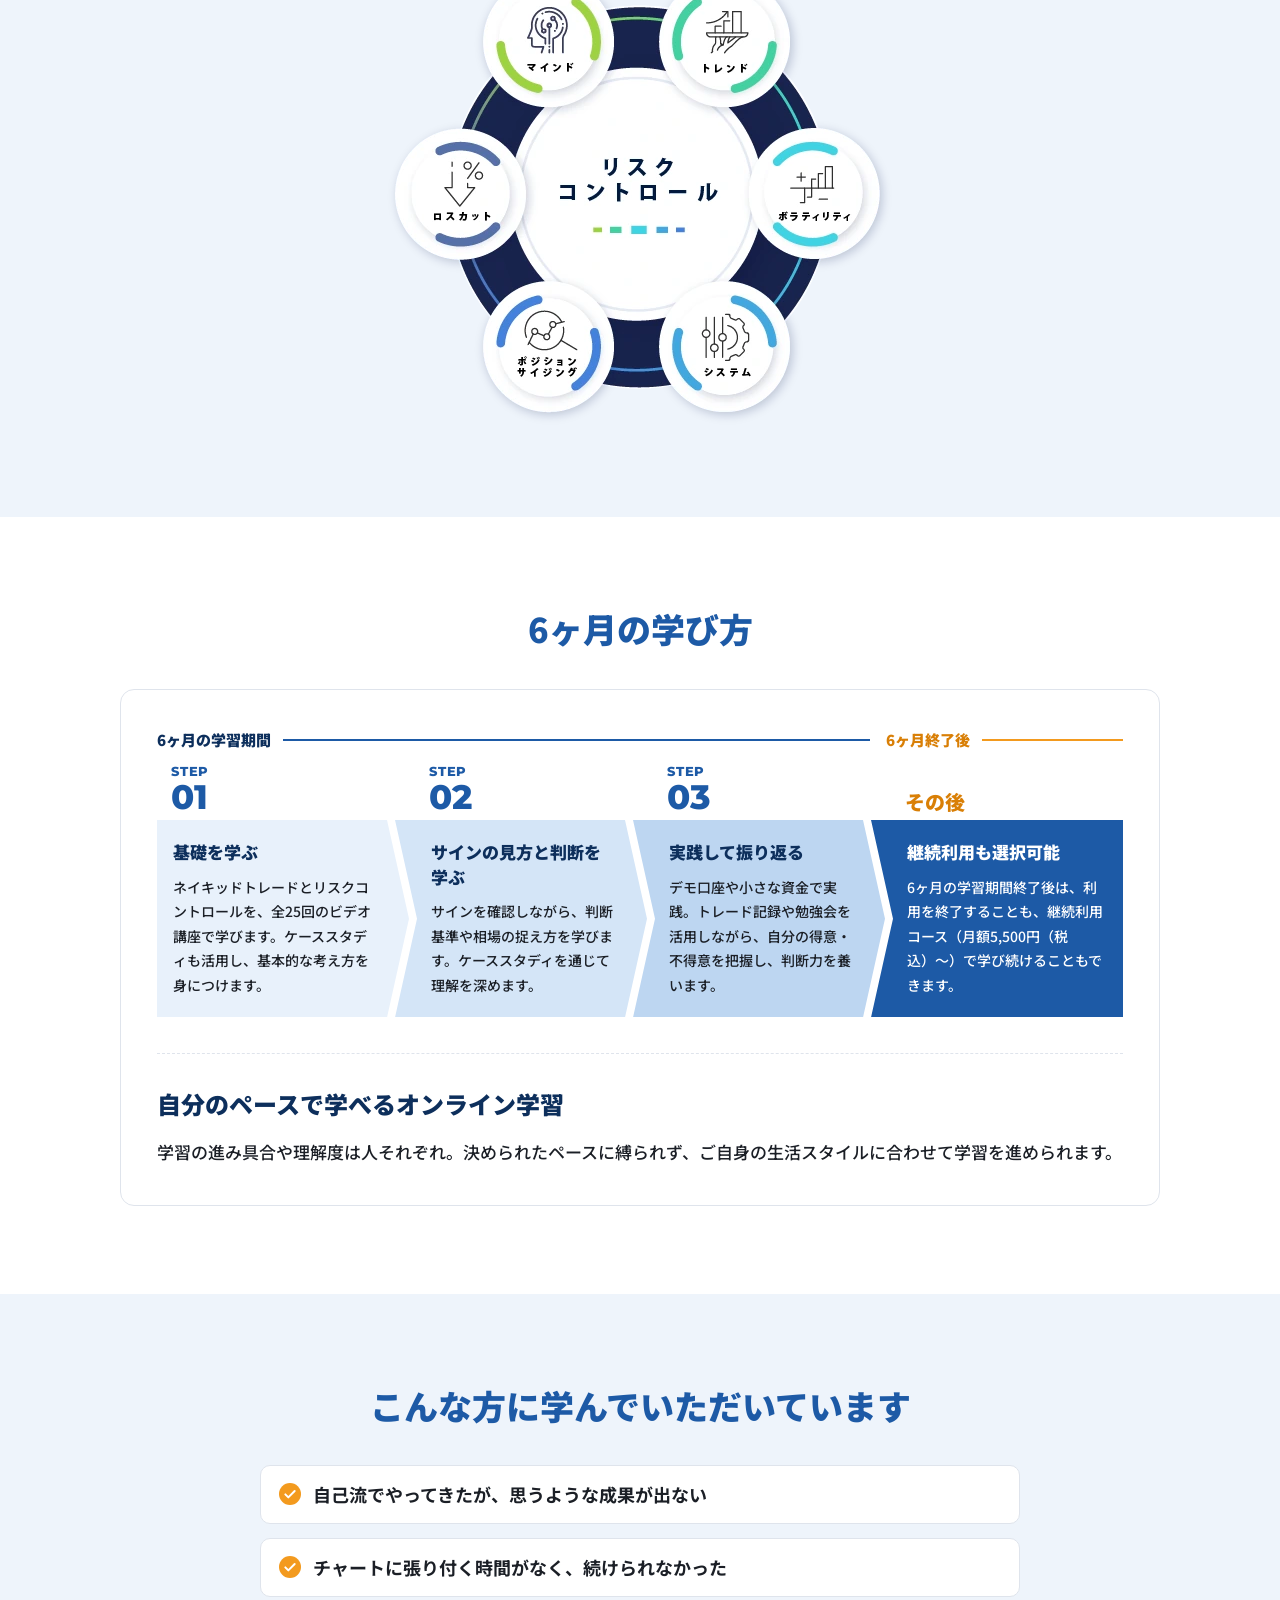
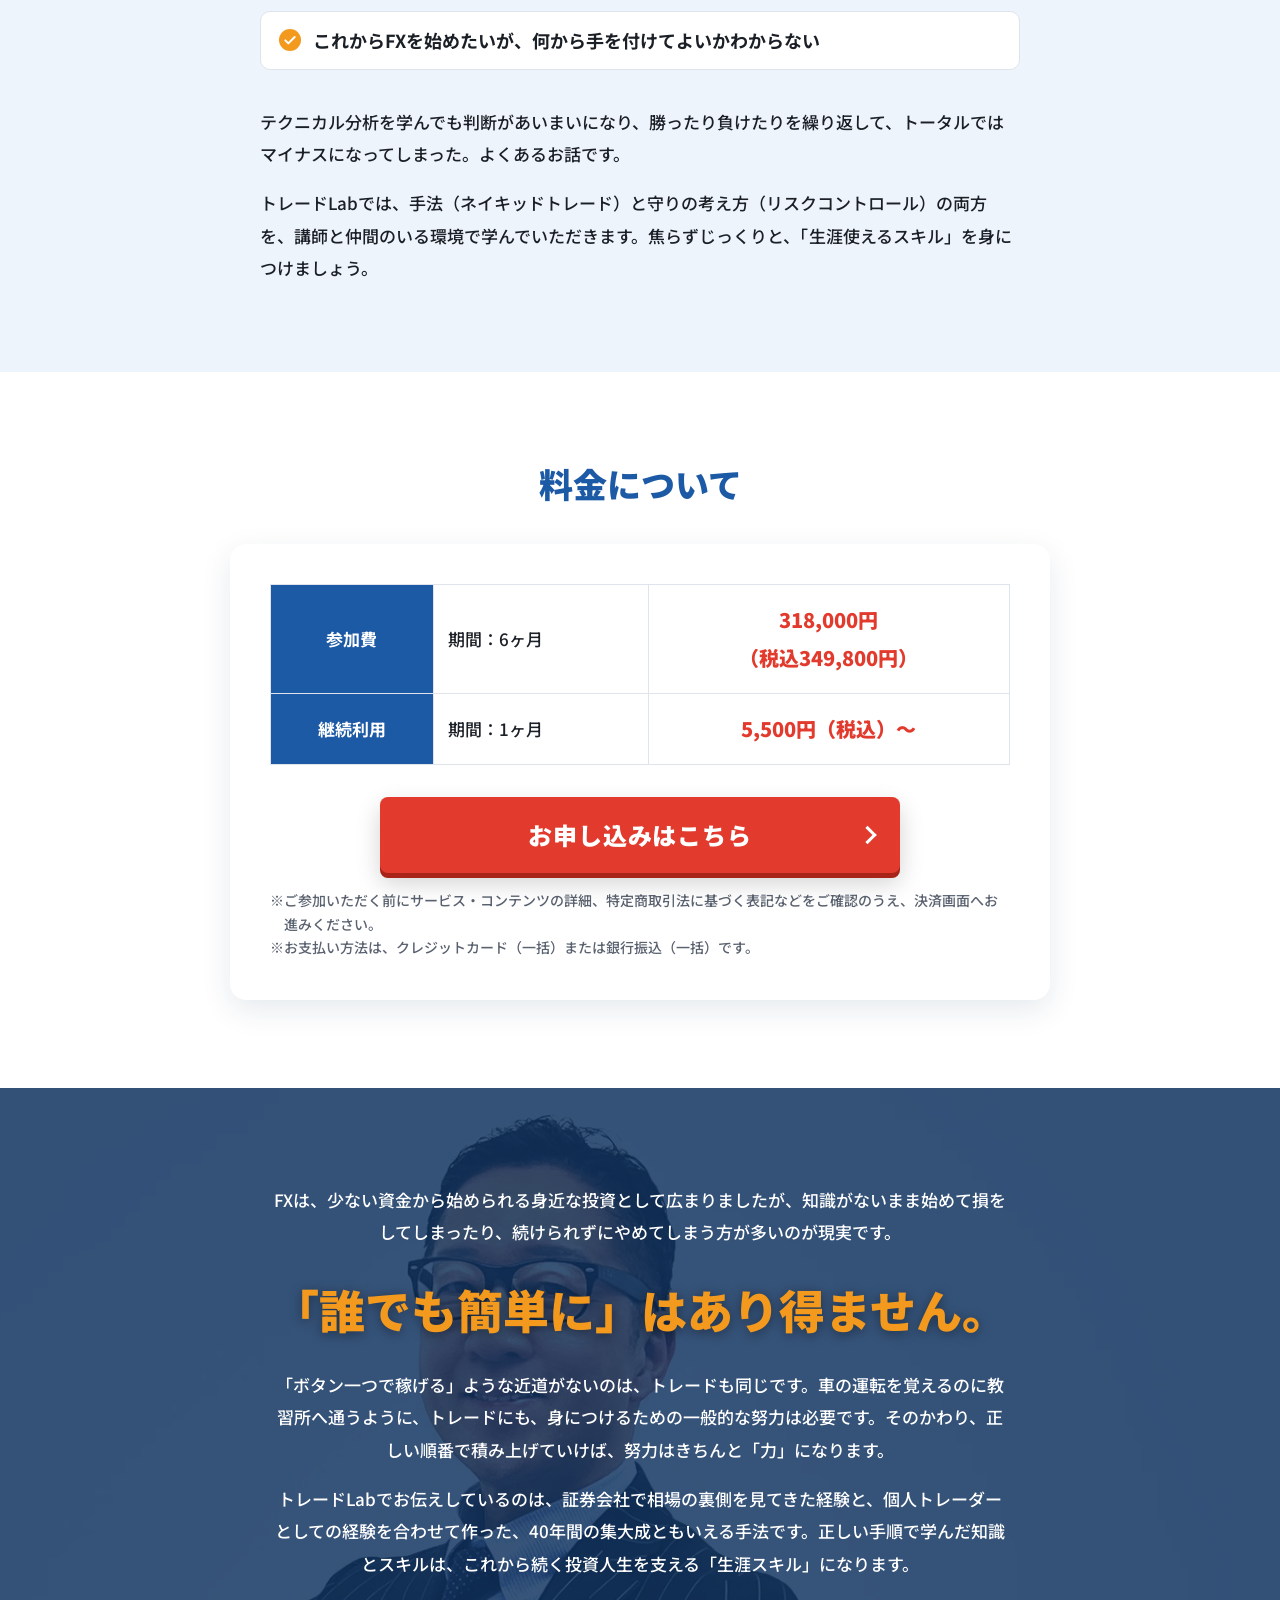
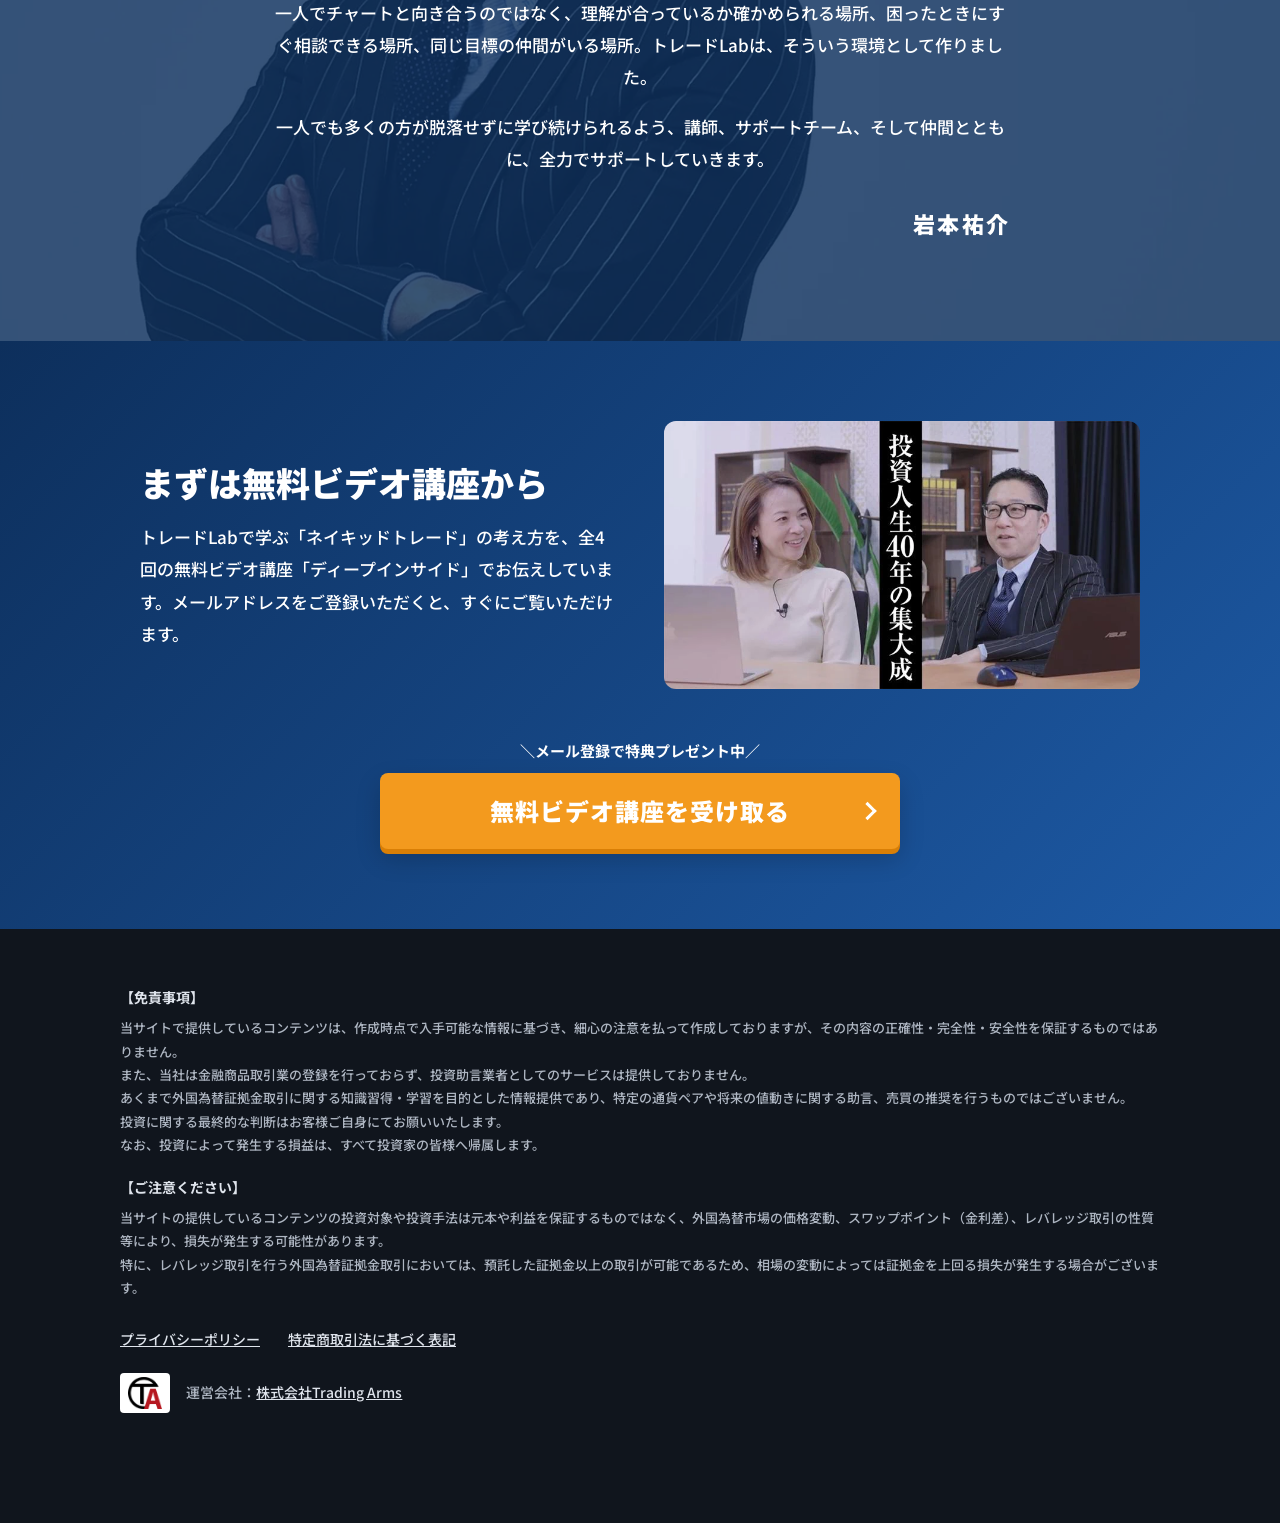
==== commit 4aac2702: "トレードLab 確認用サイト（2026-11-25：無料ビデオ講座リンク差し替え・スマホ表示調整） Co-Authored-By: Claude Opus 5.5 <noreply@anthropic" ====
--- a/about/index.html
+++ b/about/index.html
@@ -192,7 +192,7 @@
     </div>
     <div class="cta entry__cta">
       <p class="cta__note">＼メール登録で特典プレゼント中／</p>
-      <a class="btn" href="https://www.tralab.jp/LP/fx01/index.html">無料ビデオ講座を受け取る</a>
+      <a class="btn" href="https://tralab.jp/LP/jsa_hp_01?a=y5tcme42_lrlanll1_xhaok440001">無料ビデオ講座を受け取る</a>
     </div>
   </div>
 </section>
@@ -222,7 +222,7 @@
   </div>
 </footer>
 
-<a class="float" id="float" href="https://www.tralab.jp/LP/fx01/index.html">
+<a class="float" id="float" href="https://tralab.jp/LP/jsa_hp_01?a=y5tcme42_lrlanll1_xhaok440001">
   <span class="float__free">無料</span>
   <span class="float__txt"><small>特典プレゼント中</small><b>まずはビデオ講座を受け取る</b></span>
 </a>
--- a/css/style.css
+++ b/css/style.css
@@ -457,3 +457,26 @@
 
 /* HOME 会員様インタビュー：動画カード3本 */
 .home-ivlist{margin-top:32px}
+
+/* 2026-11-25 スマホのみの調整（HOME・申込みブロック） */
+.feat__img picture{display:block;width:100%;height:100%}
+@media (max-width:820px){
+  br.pc{display:none}
+  .pc-only{display:none!important}
+  .sp-ib{display:inline-block}
+  .sttl__small{display:inline-block;margin-left:0}
+  .home-about .home-about__img{order:-1}
+  /* 講師の活動：説明の下に写真3枚を小さく横並び（高さをそろえる） */
+  .act-sec .wrap{display:flex;flex-wrap:wrap;align-items:flex-start;column-gap:8px}
+  .act-sec .sttl,.act-sec .act__list,.act-sec .more{flex:0 0 100%}
+  .act-sec .act,.act-sec .act__photos{display:contents}
+  .act-sec .act__list{order:1;margin-bottom:20px}
+  .act-sec .act__img,.act-sec .act__photos img{order:2}
+  .act-sec .more{order:3}
+  .act-sec .act__img{flex:.704 1 0;max-width:none;margin:0}
+  .act-sec .act__photos img{flex:1.5 1 0;min-width:0;border-radius:6px}
+  .act-sec .act__img img{border-radius:4px}
+  /* 申込みブロック：見出しを写真の上に */
+  .entry__body{display:contents}
+  .entry__ttl{order:-1;margin-bottom:0}
+}
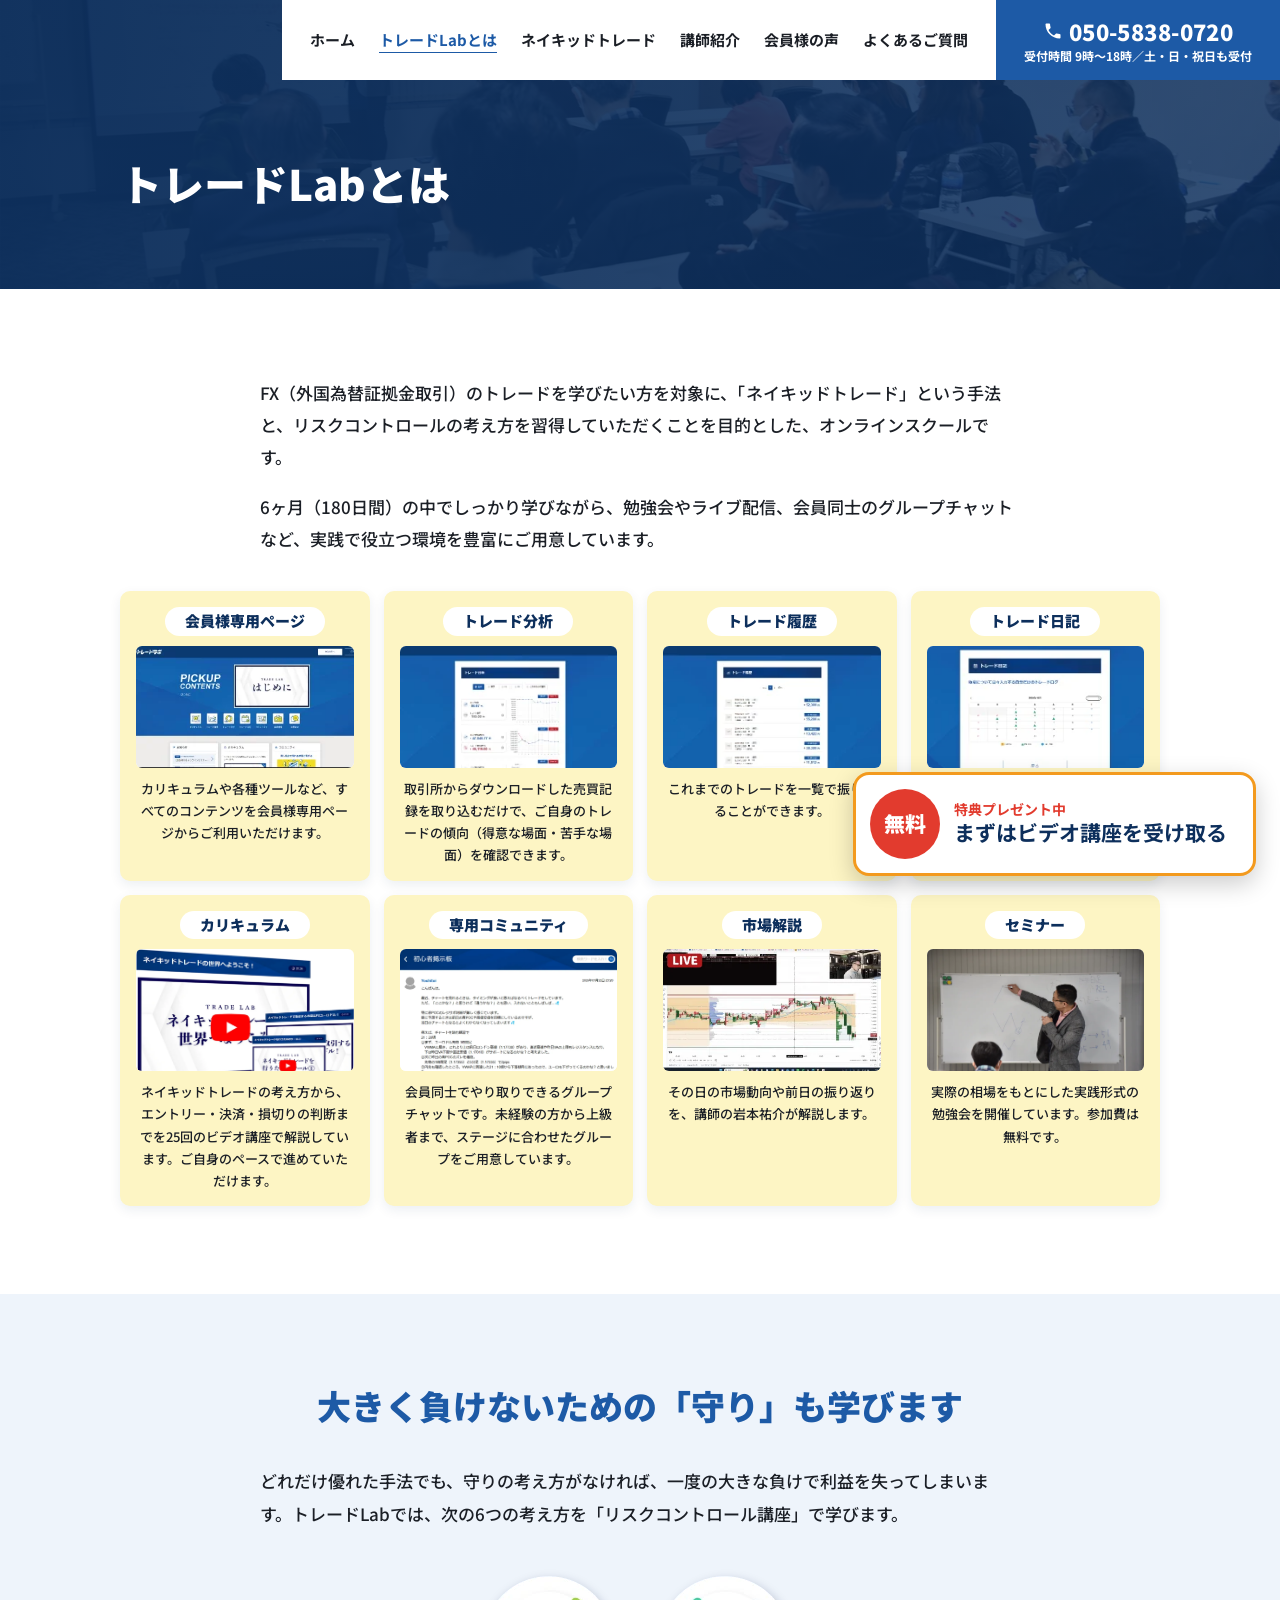
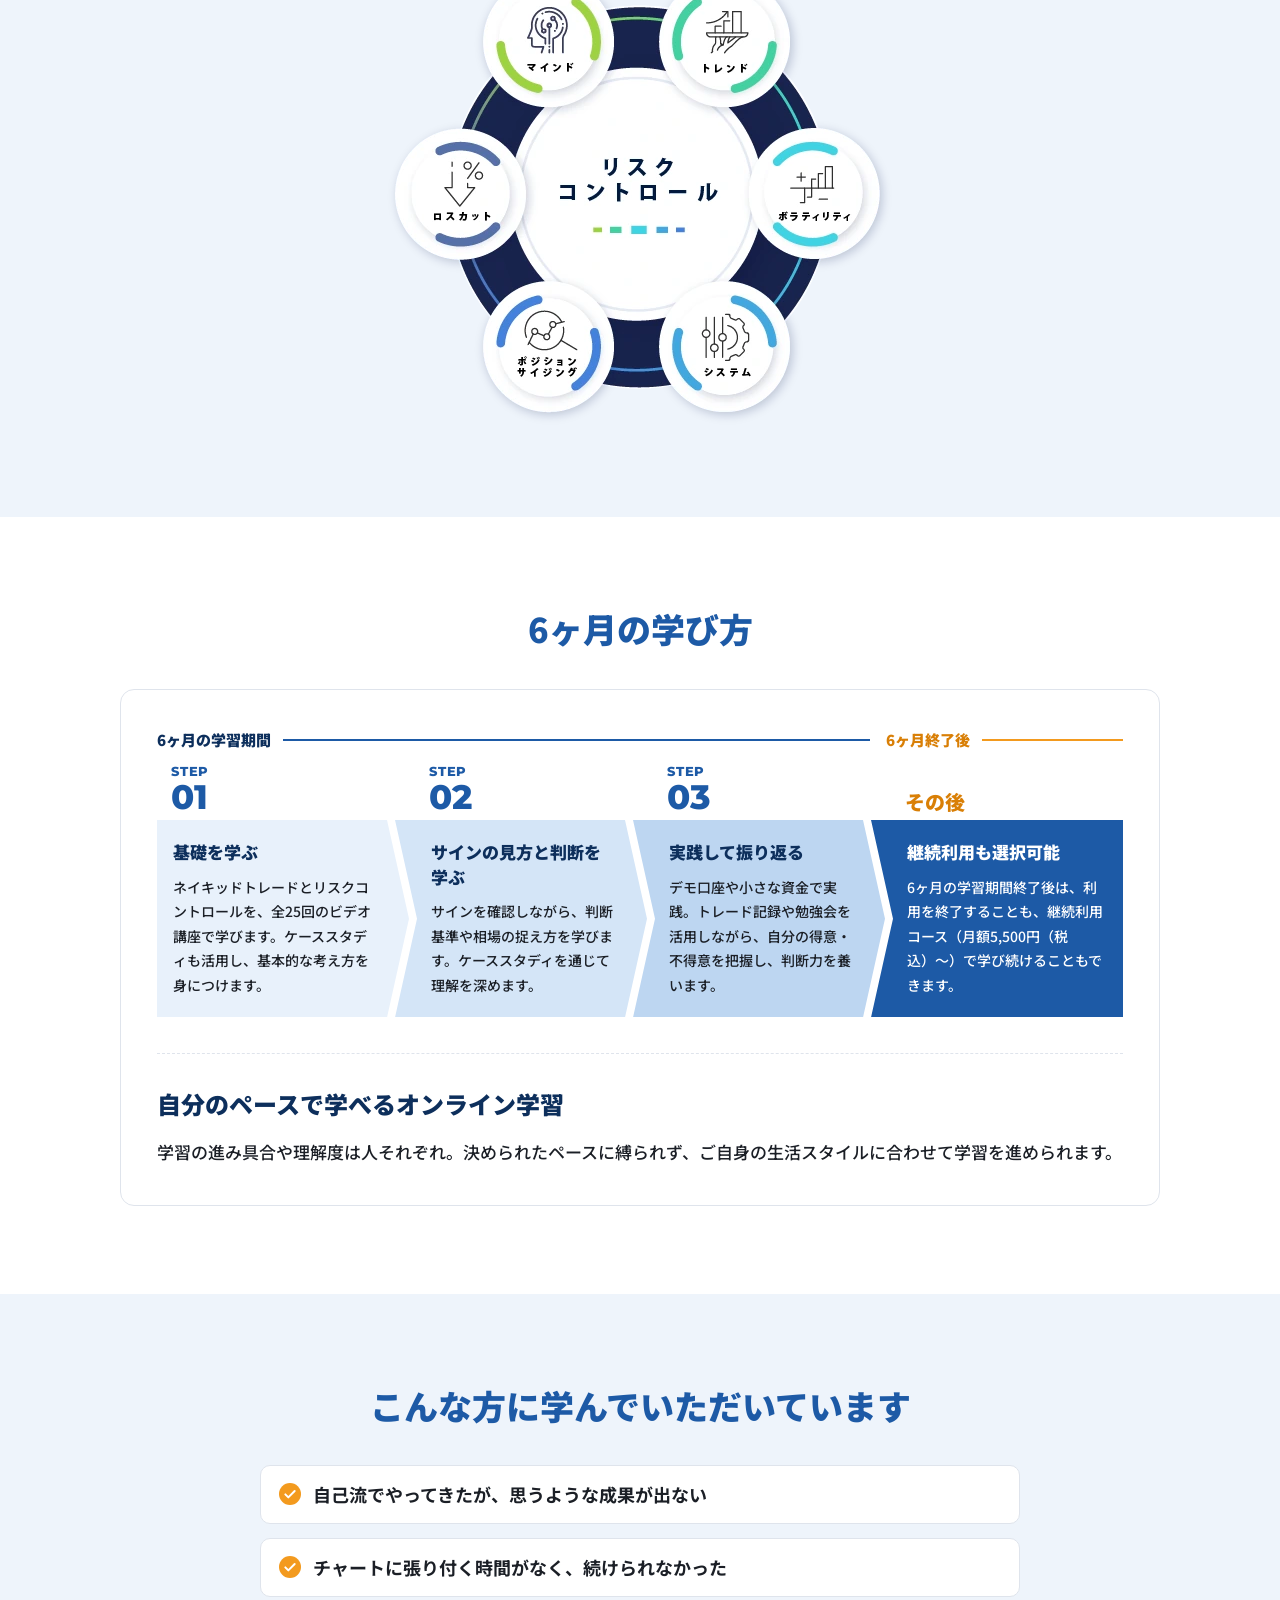
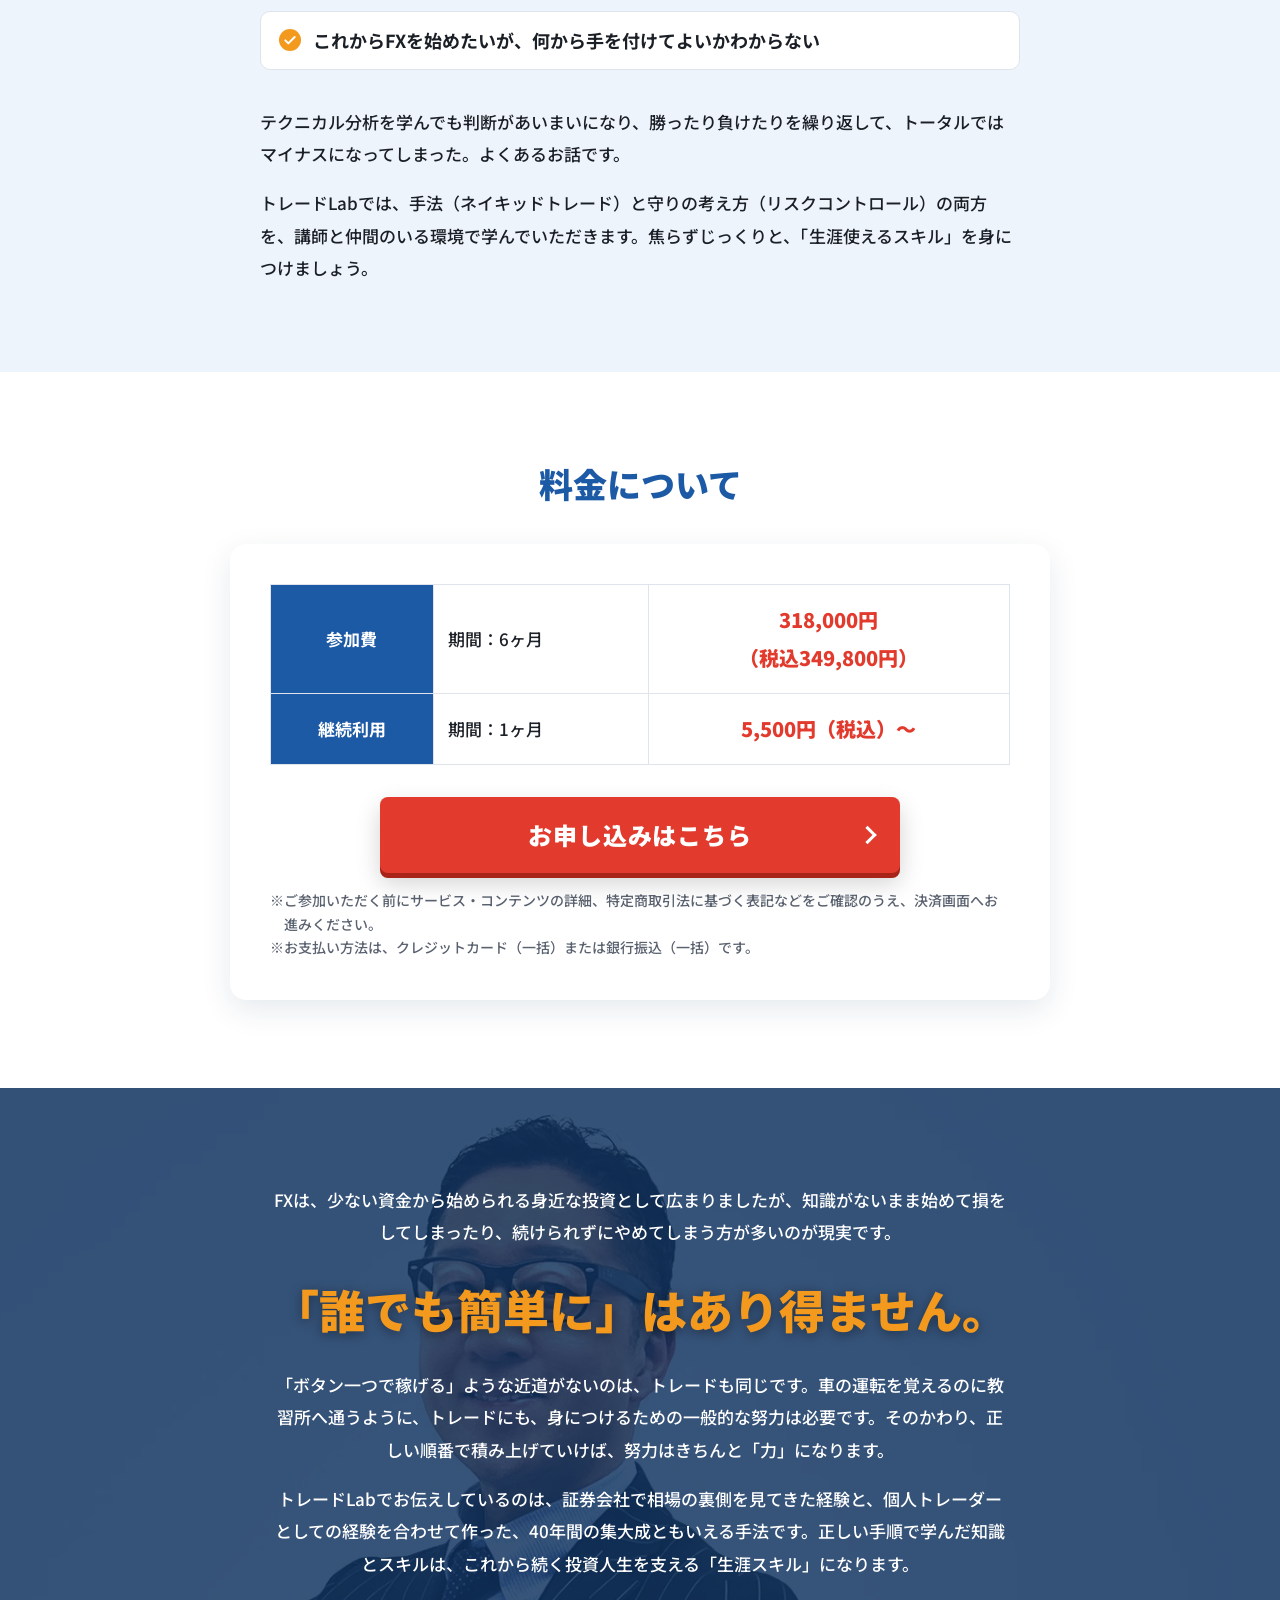
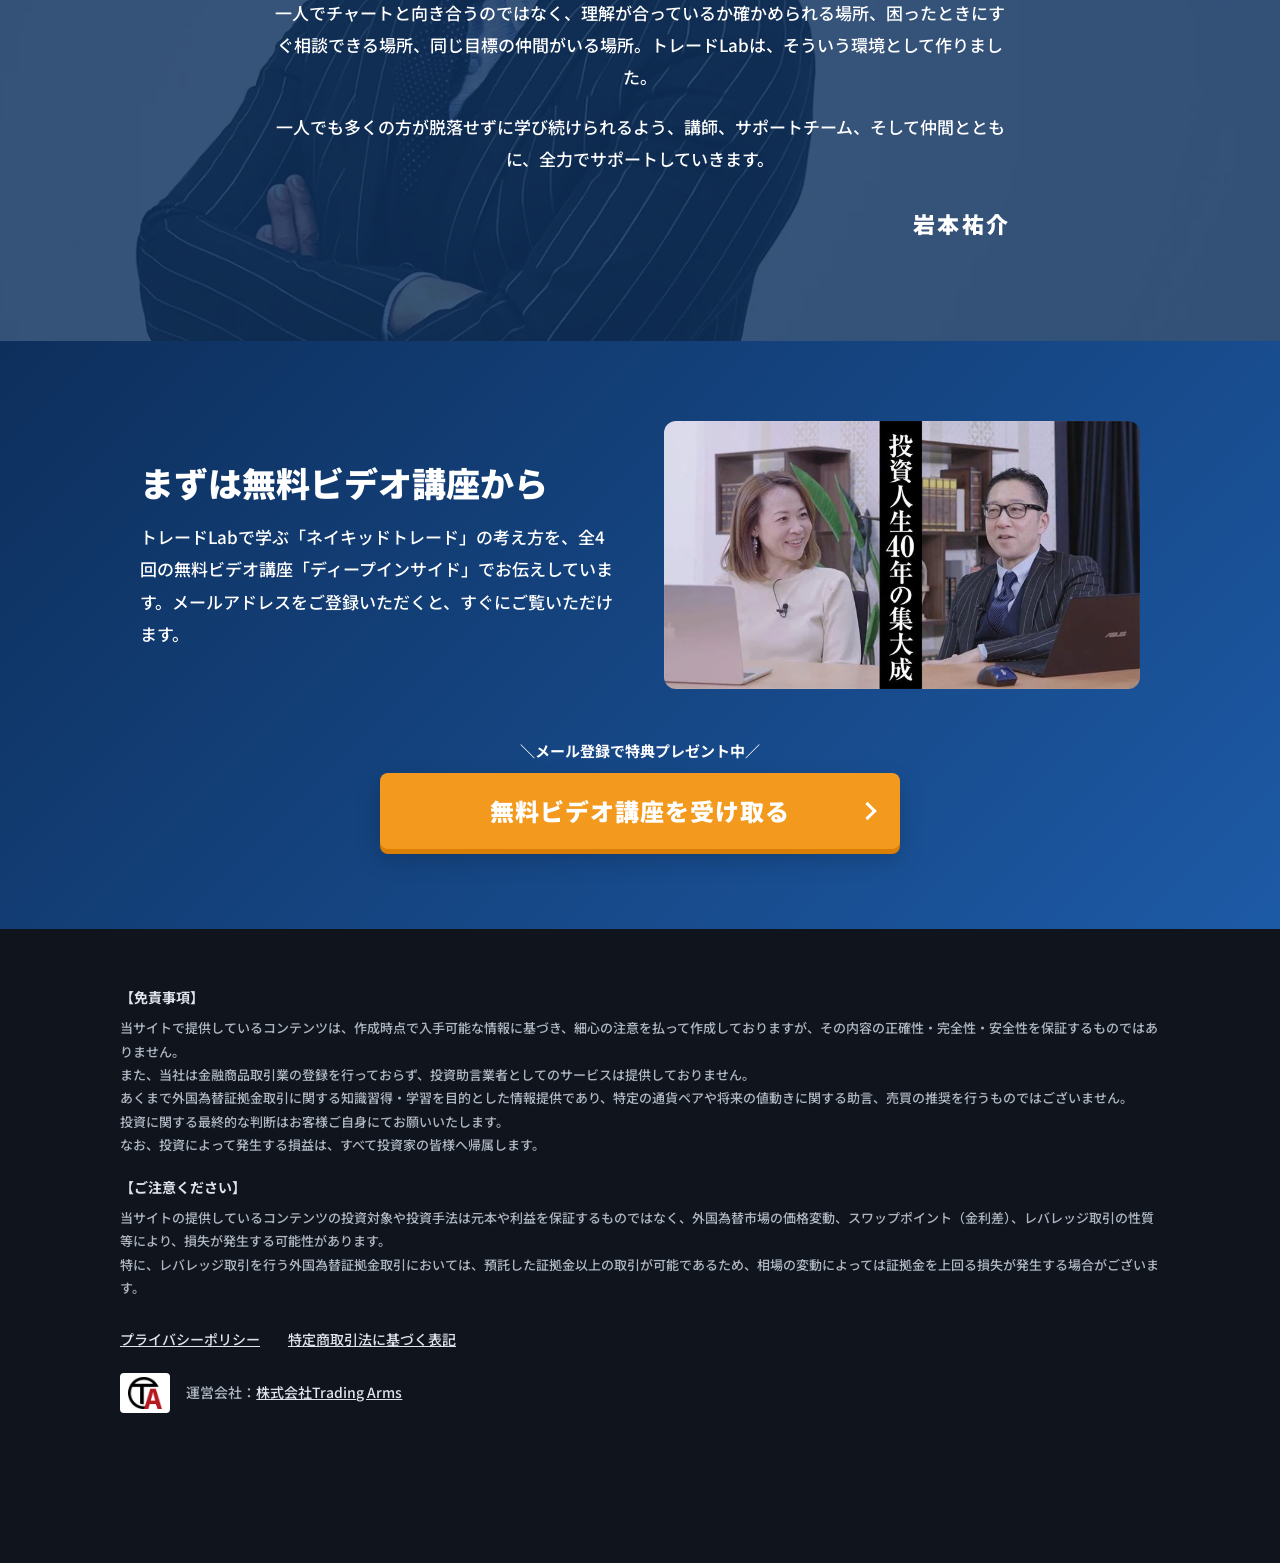
==== commit a0438cbb: "トレードLab 確認用サイト（2026-11-25 第2弾：トップのロゴ・メニューにホーム・追従ボタン拡大・プライバシーポリシー・Amazonボタン・掲示板スクショ統一） Co-Authored-By" ====
--- a/about/index.html
+++ b/about/index.html
@@ -29,7 +29,7 @@
     </div>
   </div>
   <nav class="nav" id="nav" aria-label="サイト内メニュー">
-    <ul><li><a href="../about/" aria-current="page">トレードLabとは</a></li><li><a href="../method/">ネイキッドトレード</a></li><li><a href="../lecturer/">講師紹介</a></li><li><a href="../voices/">会員様の声</a></li><li><a href="../faq/">よくあるご質問</a></li></ul>
+    <ul><li><a href="../">ホーム</a></li><li><a href="../about/" aria-current="page">トレードLabとは</a></li><li><a href="../method/">ネイキッドトレード</a></li><li><a href="../lecturer/">講師紹介</a></li><li><a href="../voices/">会員様の声</a></li><li><a href="../faq/">よくあるご質問</a></li></ul>
   </nav>
 </header>
 <main id="main">
@@ -212,7 +212,7 @@
       <p>特に、レバレッジ取引を行う外国為替証拠金取引においては、預託した証拠金以上の取引が可能であるため、相場の変動によっては証拠金を上回る損失が発生する場合がございます。</p>
     </div>
     <ul class="footer__links">
-      <li><a href="#TODO-privacy-policy">プライバシーポリシー</a></li>
+      <li><a href="https://www.tralab.jp/LP/pay/privacy.html" target="_blank" rel="noopener">プライバシーポリシー</a></li>
       <li><a href="https://www.tralab.jp/LP/pay/tokusyo.html" target="_blank" rel="noopener">特定商取引法に基づく表記</a></li>
     </ul>
     <div class="footer__company">
--- a/css/style.css
+++ b/css/style.css
@@ -464,6 +464,7 @@
   br.pc{display:none}
   .pc-only{display:none!important}
   .sp-ib{display:inline-block}
+  .fv__lead{display:block;width:100%;padding:6px 0}
   .sttl__small{display:inline-block;margin-left:0}
   .home-about .home-about__img{order:-1}
   /* 講師の活動：説明の下に写真3枚を小さく横並び（高さをそろえる） */
@@ -480,3 +481,28 @@
   .entry__body{display:contents}
   .entry__ttl{order:-1;margin-bottom:0}
 }
+
+/* 2026-11-25 追従ボタン（まずはビデオ講座を受け取る）を大きく */
+.float{right:24px;bottom:24px;gap:14px;padding:14px 26px 14px 14px;border-width:3px;border-radius:16px}
+.float__free{width:70px;height:70px;font-size:21px}
+.float__txt small{font-size:14px}
+.float__txt b{font-size:21px}
+@media (max-width:820px){
+  .float{left:10px;right:10px;bottom:10px;justify-content:center;gap:12px;padding:10px 14px;border-radius:14px}
+  .float__free{width:56px;height:56px;font-size:18px}
+  .float__txt small{font-size:13px}
+  .float__txt b{font-size:clamp(17px,5vw,21px)}
+}
+
+/* 2026-11-25 トップ：FVの一番上にロゴ。左上のロゴはトップだけ非表示（メニューに「ホーム」を追加） */
+.fv__logo{margin:0 auto 22px}
+.fv__logo img{width:300px;height:auto;margin:0 auto;filter:drop-shadow(0 2px 8px rgba(0,0,0,.45))}
+.page-top .header__logo{display:none}
+.page-top .header__right{margin-left:auto}
+.footer{padding-bottom:150px}
+@media (min-width:1241px){.page-top .nav{margin-left:auto}}
+@media (max-width:820px){
+  .fv__logo{margin-bottom:16px}
+  .fv__logo img{width:210px}
+  .footer{padding-bottom:120px}
+}
